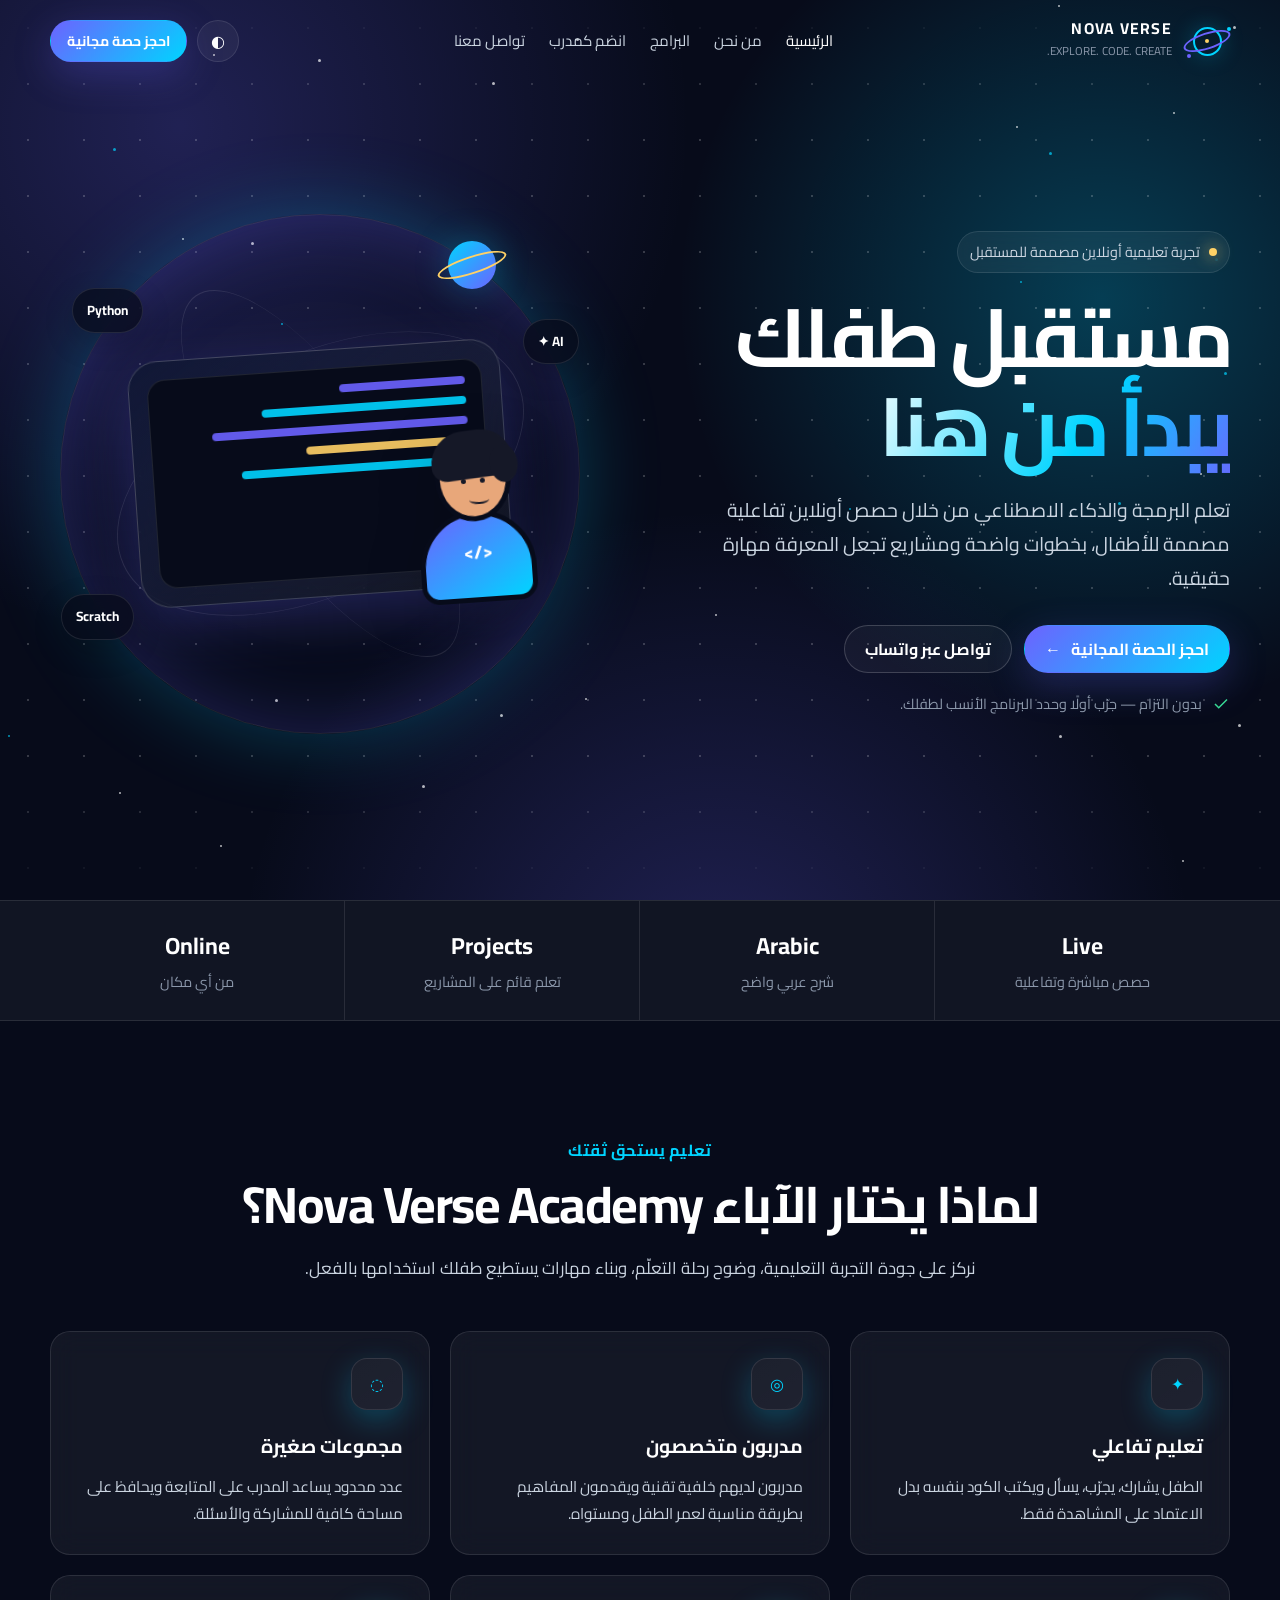
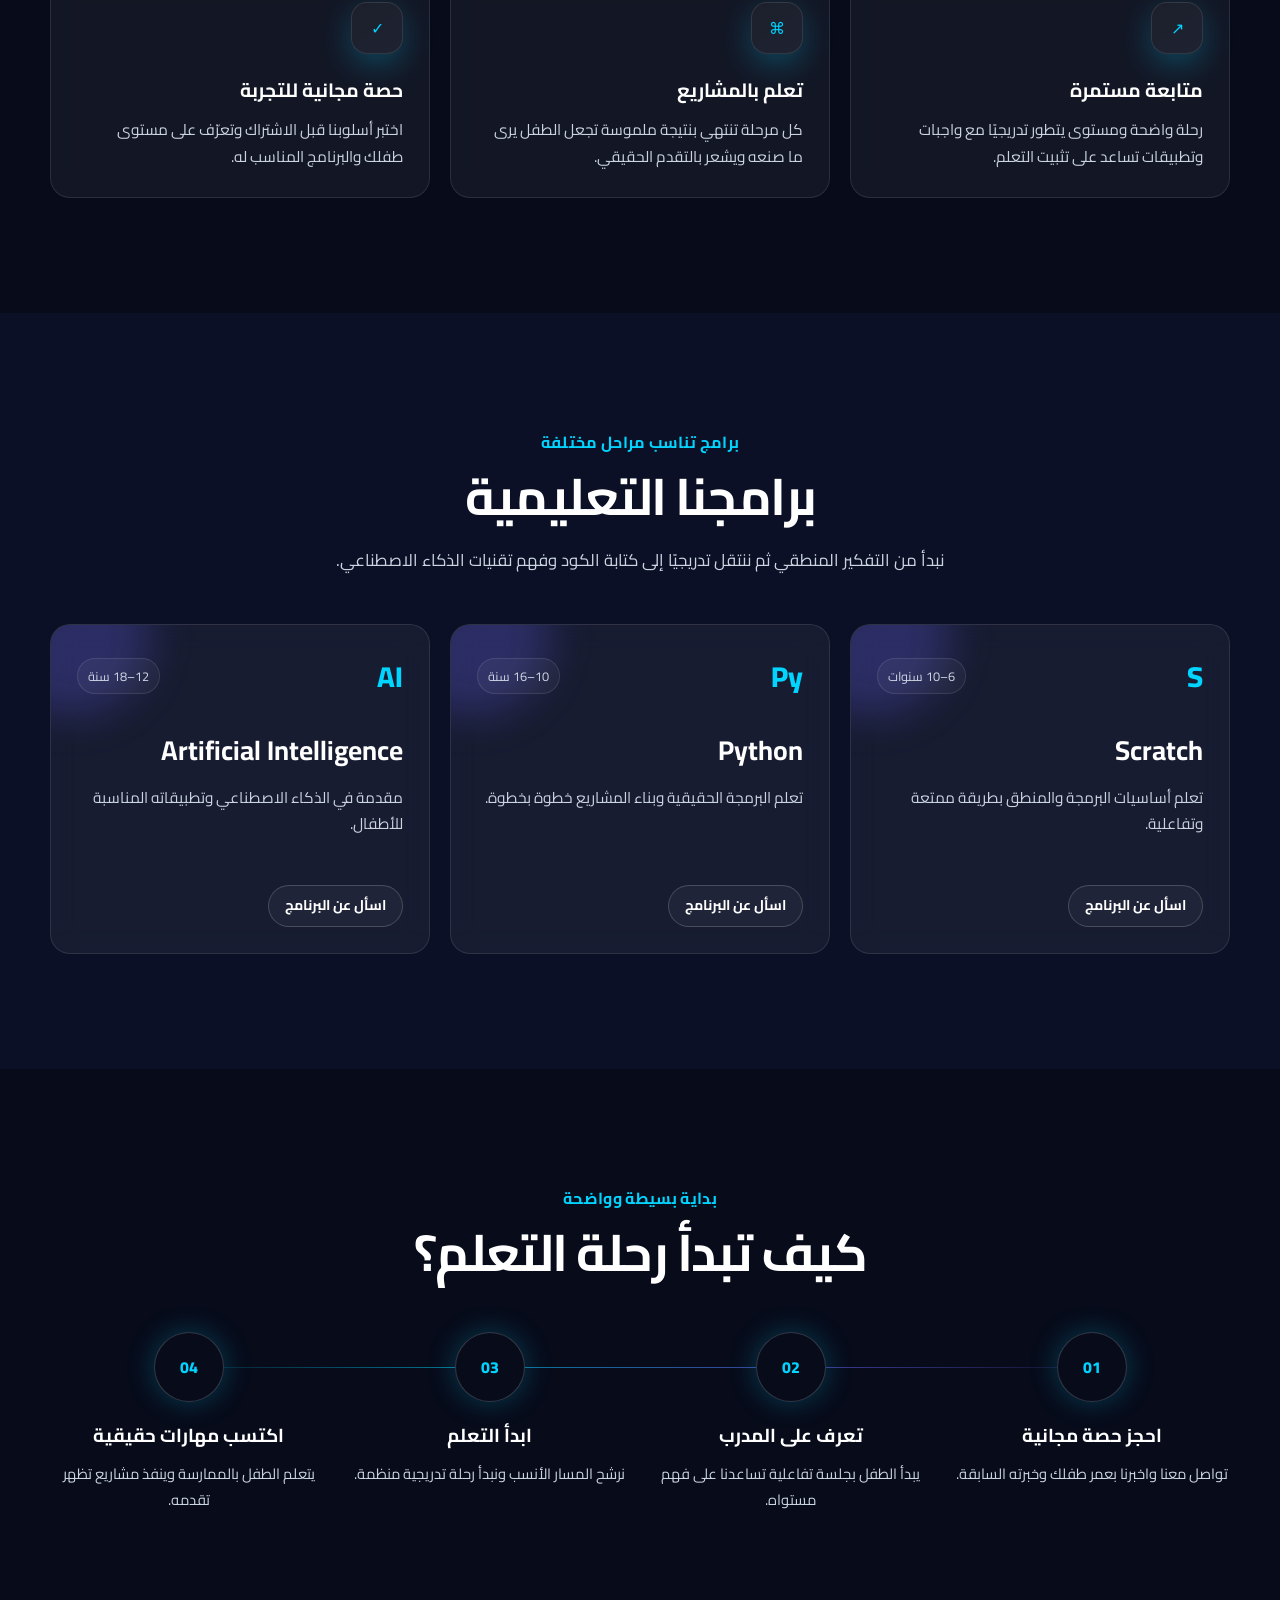
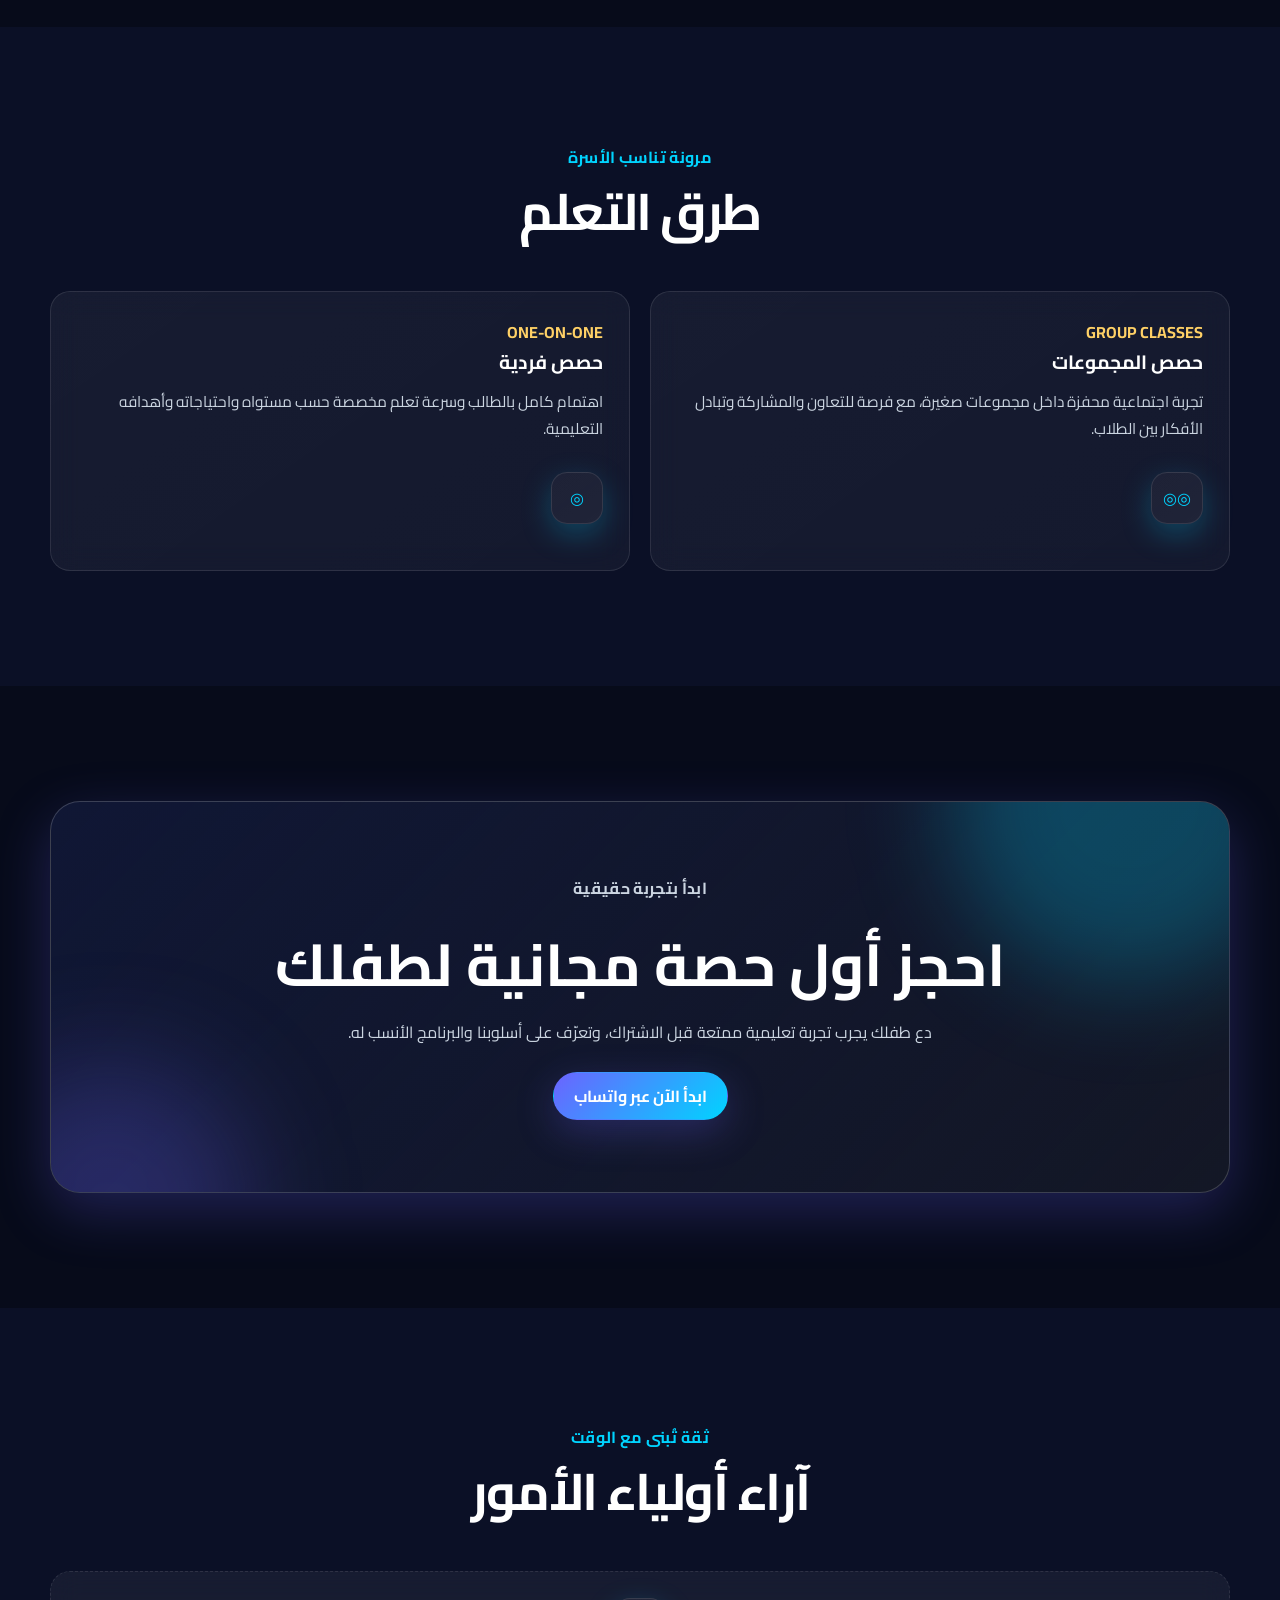
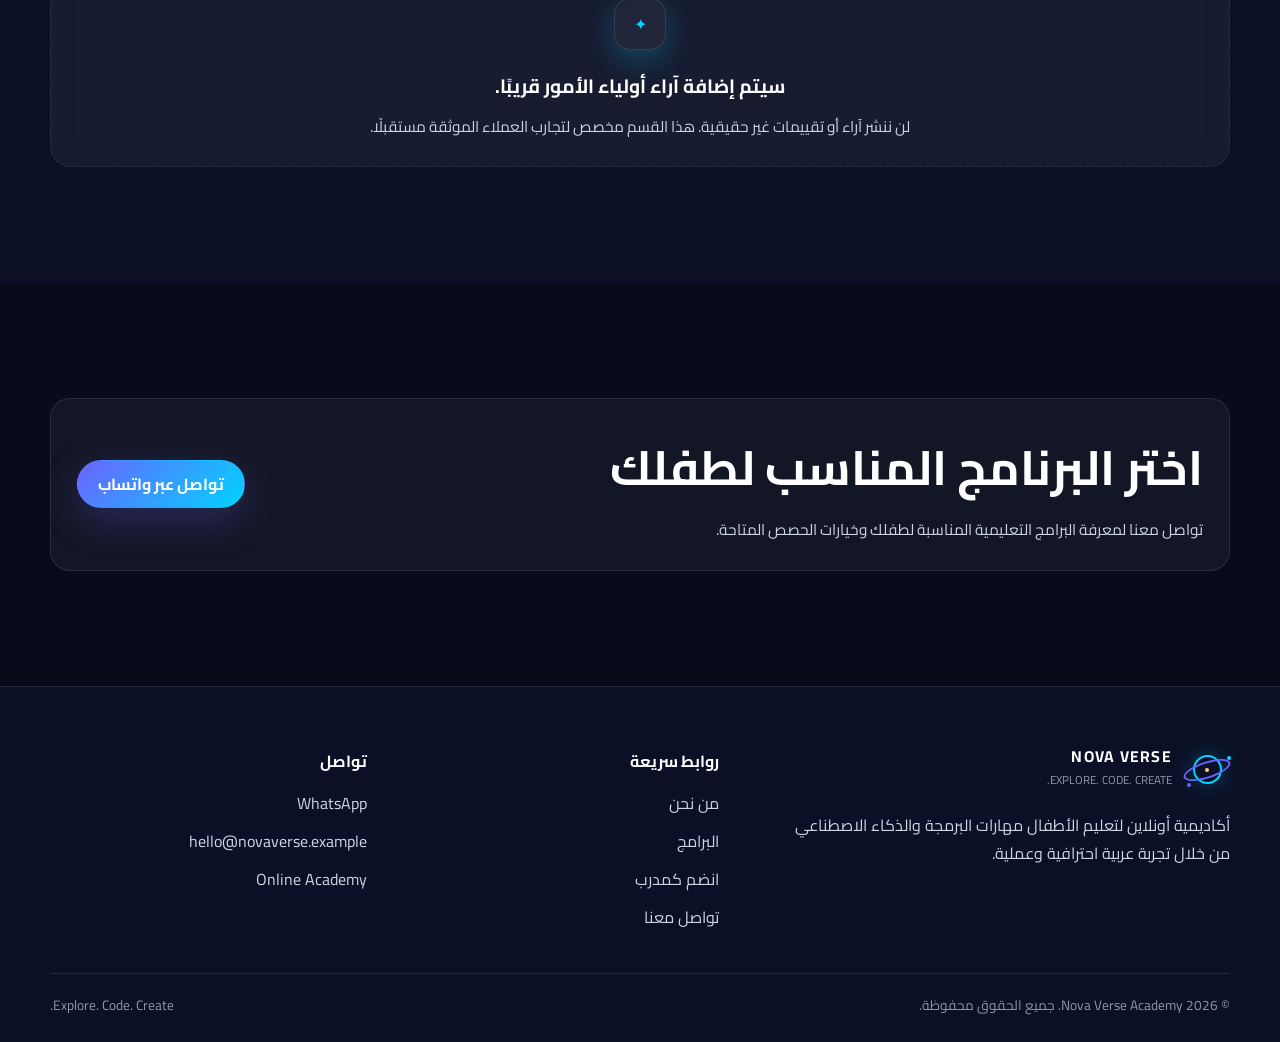
==== index.html @ 662664a5 "Initial Nova Verse Academy website" ====
<!doctype html>
<html lang="ar" dir="rtl">
<head>
  <meta charset="utf-8">
  <meta name="viewport" content="width=device-width, initial-scale=1">
  <title>Nova Verse Academy | تعلم البرمجة والذكاء الاصطناعي للأطفال</title>
  <meta name="description" content="Nova Verse Academy أكاديمية أونلاين لتعليم الأطفال البرمجة والذكاء الاصطناعي بالعربية من خلال حصص تفاعلية ومشاريع عملية.">
  <meta name="theme-color" content="#070B1A">
  <link rel="stylesheet" href="css/styles.css">
</head>
<body>
<a class="skip-link" href="#main">تخطَّ إلى المحتوى</a>
<header class="site-header">
  <div class="container nav">
    <a class="brand" href="index.html" aria-label="Nova Verse Academy - الرئيسية">
      <span class="brand-mark" aria-hidden="true"><span class="planet-o"></span><span class="brand-star"></span></span>
      <span class="brand-text"><strong>NOVA VERSE</strong><span>EXPLORE. CODE. CREATE.</span></span>
    </a>
    <nav class="nav-links" data-nav-links aria-label="التنقل الرئيسي">
      <a class="active" href="index.html">الرئيسية</a><a href="about.html">من نحن</a><a href="#courses">البرامج</a><a href="become-instructor.html">انضم كمدرب</a><a href="contact.html">تواصل معنا</a>
    </nav>
    <div class="nav-actions">
      <button class="theme-toggle" data-theme-toggle type="button" aria-label="تغيير الثيم">◐</button>
      <a class="btn btn-primary btn-small" data-whatsapp href="#trial">احجز حصة مجانية</a>
      <button class="menu-toggle" data-menu-toggle aria-expanded="false" aria-label="فتح القائمة">☰</button>
    </div>
  </div>
</header>

<main id="main">
  <section class="hero">
    <div class="stars" aria-hidden="true"></div>
    <div class="container hero-grid">
      <div class="hero-copy reveal">
        <div class="eyebrow"><span class="eyebrow-dot"></span> تجربة تعليمية أونلاين مصممة للمستقبل</div>
        <h1>مستقبل طفلك<br><span class="gradient-text">يبدأ من هنا</span></h1>
        <p>تعلم البرمجة والذكاء الاصطناعي من خلال حصص أونلاين تفاعلية مصممة للأطفال، بخطوات واضحة ومشاريع تجعل المعرفة مهارة حقيقية.</p>
        <div class="hero-actions">
          <a class="btn btn-primary" href="#trial">احجز الحصة المجانية <span aria-hidden="true">←</span></a>
          <a class="btn btn-secondary" data-whatsapp href="#trial">تواصل عبر واتساب</a>
        </div>
        <div class="hero-note"><svg viewBox="0 0 24 24" fill="none" stroke="currentColor" stroke-width="2"><path d="m20 6-11 11-5-5"/></svg> بدون التزام — جرّب أولًا وحدد البرنامج الأنسب لطفلك.</div>
      </div>
      <div class="hero-art reveal" aria-label="رسم تجريدي لطالب يتعلم البرمجة">
        <div class="orbit-shell">
          <div class="planet"></div>
          <div class="floating-chip chip-python">Python</div>
          <div class="floating-chip chip-scratch">Scratch</div>
          <div class="floating-chip chip-ai">AI ✦</div>
          <div class="laptop-card">
            <div class="screen" aria-hidden="true"><div class="code-line" style="width:42%"></div><div class="code-line"></div><div class="code-line"></div><div class="code-line"></div><div class="code-line"></div></div>
            <div class="learner" aria-hidden="true"><div class="learner-body"></div><div class="learner-head"><div class="learner-face"></div><div class="learner-smile"></div></div><div class="learner-hair"></div></div>
          </div>
        </div>
      </div>
    </div>
  </section>

  <div class="stats-strip">
    <div class="container stats">
      <div class="stat"><strong>Live</strong><span>حصص مباشرة وتفاعلية</span></div>
      <div class="stat"><strong>Arabic</strong><span>شرح عربي واضح</span></div>
      <div class="stat"><strong>Projects</strong><span>تعلم قائم على المشاريع</span></div>
      <div class="stat"><strong>Online</strong><span>من أي مكان</span></div>
    </div>
  </div>

  <section class="section" id="why-us">
    <div class="container">
      <div class="section-head reveal"><p class="section-kicker">تعليم يستحق ثقتك</p><h2 class="section-title">لماذا يختار الآباء Nova Verse Academy؟</h2><p class="section-copy">نركز على جودة التجربة التعليمية، وضوح رحلة التعلّم، وبناء مهارات يستطيع طفلك استخدامها بالفعل.</p></div>
      <div class="card-grid three">
        <article class="glass-card reveal"><div class="icon-box">✦</div><h3>تعليم تفاعلي</h3><p>الطفل يشارك، يجرّب، يسأل ويكتب الكود بنفسه بدل الاعتماد على المشاهدة فقط.</p></article>
        <article class="glass-card reveal"><div class="icon-box">◎</div><h3>مدربون متخصصون</h3><p>مدربون لديهم خلفية تقنية ويقدمون المفاهيم بطريقة مناسبة لعمر الطفل ومستواه.</p></article>
        <article class="glass-card reveal"><div class="icon-box">◌</div><h3>مجموعات صغيرة</h3><p>عدد محدود يساعد المدرب على المتابعة ويحافظ على مساحة كافية للمشاركة والأسئلة.</p></article>
        <article class="glass-card reveal"><div class="icon-box">↗</div><h3>متابعة مستمرة</h3><p>رحلة واضحة ومستوى يتطور تدريجيًا مع واجبات وتطبيقات تساعد على تثبيت التعلم.</p></article>
        <article class="glass-card reveal"><div class="icon-box">⌘</div><h3>تعلم بالمشاريع</h3><p>كل مرحلة تنتهي بنتيجة ملموسة تجعل الطفل يرى ما صنعه ويشعر بالتقدم الحقيقي.</p></article>
        <article class="glass-card reveal"><div class="icon-box">✓</div><h3>حصة مجانية للتجربة</h3><p>اختبر أسلوبنا قبل الاشتراك وتعرّف على مستوى طفلك والبرنامج المناسب له.</p></article>
      </div>
    </div>
  </section>

  <section class="section alt" id="courses">
    <div class="container">
      <div class="section-head reveal"><p class="section-kicker">برامج تناسب مراحل مختلفة</p><h2 class="section-title">برامجنا التعليمية</h2><p class="section-copy">نبدأ من التفكير المنطقي ثم ننتقل تدريجيًا إلى كتابة الكود وفهم تقنيات الذكاء الاصطناعي.</p></div>
      <div class="card-grid three">
        <article class="glass-card course-card reveal"><div class="course-meta"><span class="course-symbol">S</span><span class="age-badge">6–10 سنوات</span></div><h3>Scratch</h3><p>تعلم أساسيات البرمجة والمنطق بطريقة ممتعة وتفاعلية.</p><a class="btn btn-secondary btn-small" data-whatsapp href="#trial">اسأل عن البرنامج</a></article>
        <article class="glass-card course-card reveal"><div class="course-meta"><span class="course-symbol">Py</span><span class="age-badge">10–16 سنة</span></div><h3>Python</h3><p>تعلم البرمجة الحقيقية وبناء المشاريع خطوة بخطوة.</p><a class="btn btn-secondary btn-small" data-whatsapp href="#trial">اسأل عن البرنامج</a></article>
        <article class="glass-card course-card reveal"><div class="course-meta"><span class="course-symbol">AI</span><span class="age-badge">12–18 سنة</span></div><h3>Artificial Intelligence</h3><p>مقدمة في الذكاء الاصطناعي وتطبيقاته المناسبة للأطفال.</p><a class="btn btn-secondary btn-small" data-whatsapp href="#trial">اسأل عن البرنامج</a></article>
      </div>
    </div>
  </section>

  <section class="section">
    <div class="container">
      <div class="section-head reveal"><p class="section-kicker">بداية بسيطة وواضحة</p><h2 class="section-title">كيف تبدأ رحلة التعلم؟</h2></div>
      <div class="timeline">
        <div class="step reveal"><div class="step-num">01</div><h3>احجز حصة مجانية</h3><p>تواصل معنا واخبرنا بعمر طفلك وخبرته السابقة.</p></div>
        <div class="step reveal"><div class="step-num">02</div><h3>تعرف على المدرب</h3><p>يبدأ الطفل بجلسة تفاعلية تساعدنا على فهم مستواه.</p></div>
        <div class="step reveal"><div class="step-num">03</div><h3>ابدأ التعلم</h3><p>نرشح المسار الأنسب ونبدأ رحلة تدريجية منظمة.</p></div>
        <div class="step reveal"><div class="step-num">04</div><h3>اكتسب مهارات حقيقية</h3><p>يتعلم الطفل بالممارسة وينفذ مشاريع تظهر تقدمه.</p></div>
      </div>
    </div>
  </section>

  <section class="section alt">
    <div class="container">
      <div class="section-head reveal"><p class="section-kicker">مرونة تناسب الأسرة</p><h2 class="section-title">طرق التعلم</h2></div>
      <div class="card-grid two">
        <article class="glass-card mode-card reveal"><div><span class="mode-tag">GROUP CLASSES</span><h3>حصص المجموعات</h3><p>تجربة اجتماعية محفزة داخل مجموعات صغيرة، مع فرصة للتعاون والمشاركة وتبادل الأفكار بين الطلاب.</p></div><div class="icon-box">◎◎</div></article>
        <article class="glass-card mode-card reveal"><div><span class="mode-tag">ONE-ON-ONE</span><h3>حصص فردية</h3><p>اهتمام كامل بالطالب وسرعة تعلم مخصصة حسب مستواه واحتياجاته وأهدافه التعليمية.</p></div><div class="icon-box">◎</div></article>
      </div>
    </div>
  </section>

  <section class="section" id="trial">
    <div class="container"><div class="cta-panel reveal"><p class="section-kicker">ابدأ بتجربة حقيقية</p><h2>احجز أول حصة مجانية لطفلك</h2><p>دع طفلك يجرب تجربة تعليمية ممتعة قبل الاشتراك، وتعرّف على أسلوبنا والبرنامج الأنسب له.</p><a class="btn btn-primary" data-whatsapp href="#">ابدأ الآن عبر واتساب</a></div></div>
  </section>

  <section class="section alt">
    <div class="container">
      <div class="section-head reveal"><p class="section-kicker">ثقة تُبنى مع الوقت</p><h2 class="section-title">آراء أولياء الأمور</h2></div>
      <div class="glass-card placeholder-card reveal"><div class="icon-box">✦</div><h3>سيتم إضافة آراء أولياء الأمور قريبًا.</h3><p>لن ننشر آراء أو تقييمات غير حقيقية. هذا القسم مخصص لتجارب العملاء الموثقة مستقبلًا.</p></div>
    </div>
  </section>

  <section class="section">
    <div class="container"><div class="glass-card pricing-cta reveal"><div><h2>اختر البرنامج المناسب لطفلك</h2><p>تواصل معنا لمعرفة البرامج التعليمية المناسبة لطفلك وخيارات الحصص المتاحة.</p></div><a class="btn btn-primary" data-whatsapp href="#">تواصل عبر واتساب</a></div></div>
  </section>
</main>

<footer class="site-footer"><div class="container"><div class="footer-grid"><div><a class="brand" href="index.html"><span class="brand-mark"><span class="planet-o"></span><span class="brand-star"></span></span><span class="brand-text"><strong>NOVA VERSE</strong><span>EXPLORE. CODE. CREATE.</span></span></a><p class="footer-copy">أكاديمية أونلاين لتعليم الأطفال مهارات البرمجة والذكاء الاصطناعي من خلال تجربة عربية احترافية وعملية.</p></div><div><h3 class="footer-title">روابط سريعة</h3><div class="footer-links"><a href="about.html">من نحن</a><a href="#courses">البرامج</a><a href="become-instructor.html">انضم كمدرب</a><a href="contact.html">تواصل معنا</a></div></div><div><h3 class="footer-title">تواصل</h3><div class="footer-links"><a data-whatsapp href="#">WhatsApp</a><span>hello@novaverse.example</span><span>Online Academy</span></div></div></div><div class="footer-bottom"><span>© <span data-year></span> Nova Verse Academy. جميع الحقوق محفوظة.</span><span>Explore. Code. Create.</span></div></div></footer>
<script src="js/main.js" defer></script>
</body></html>
---- css/styles.css ----
@import url('https://fonts.googleapis.com/css2?family=Cairo:wght@400;500;600;700;800&display=swap');

:root {
  --bg-primary: #070B1A;
  --bg-secondary: #0B1026;
  --bg-elevated: #101735;
  --bg-card: rgba(255,255,255,0.05);
  --bg-card-hover: rgba(255,255,255,0.08);
  --text-primary: #FFFFFF;
  --text-secondary: #CBD5E1;
  --text-muted: #8B97AA;
  --primary: #6C63FF;
  --primary-strong: #574EFF;
  --secondary: #00D4FF;
  --accent: #FFD166;
  --success: #38D996;
  --border-color: rgba(255,255,255,0.1);
  --border-strong: rgba(255,255,255,0.18);
  --shadow-color: rgba(108,99,255,0.25);
  --glow-color: rgba(0,212,255,0.25);
  --overlay: rgba(7,11,26,0.74);
  --header-bg: rgba(7,11,26,0.72);
  --white-soft: rgba(255,255,255,0.86);
  --white-faint: rgba(255,255,255,0.04);
  --black-faint: rgba(0,0,0,0.18);
  --illustration-skin: #E8A77A;
  --illustration-hair: #151827;
  --illustration-shirt: #6C63FF;

  --font-family: 'Cairo', sans-serif;
  --container: 1180px;
  --radius-sm: 12px;
  --radius-md: 20px;
  --radius-lg: 30px;
  --radius-pill: 999px;
  --shadow-sm: 0 10px 30px var(--black-faint);
  --shadow-glow: 0 18px 55px var(--shadow-color);
  --transition: 220ms ease;
  --section-space: clamp(72px, 9vw, 120px);
}

[data-theme="premium"] {
  --bg-primary: #070B1A;
  --bg-secondary: #151A3A;
  --bg-elevated: #1C2350;
  --bg-card: rgba(255,255,255,0.05);
  --bg-card-hover: rgba(255,255,255,0.085);
  --text-primary: #FFFFFF;
  --text-secondary: #D1D5DB;
  --text-muted: #9CA3AF;
  --primary: #8B5CF6;
  --primary-strong: #7C3AED;
  --secondary: #38BDF8;
  --accent: #FBBF24;
  --success: #34D399;
  --border-color: rgba(255,255,255,0.1);
  --border-strong: rgba(255,255,255,0.18);
  --shadow-color: rgba(139,92,246,0.25);
  --glow-color: rgba(56,189,248,0.25);
  --overlay: rgba(7,11,26,0.74);
  --header-bg: rgba(7,11,26,0.72);
  --illustration-skin: #E8A77A;
  --illustration-hair: #151827;
  --illustration-shirt: #8B5CF6;
}

* { box-sizing: border-box; }
html { scroll-behavior: smooth; }
body {
  margin: 0;
  font-family: var(--font-family);
  color: var(--text-primary);
  background: var(--bg-primary);
  line-height: 1.75;
  overflow-x: hidden;
}
body.menu-open { overflow: hidden; }
a { color: inherit; text-decoration: none; }
button, input, textarea, select { font: inherit; }
button { cursor: pointer; }
img, svg { max-width: 100%; display: block; }
:focus-visible { outline: 3px solid var(--secondary); outline-offset: 4px; }

.container { width: min(calc(100% - 32px), var(--container)); margin-inline: auto; }
.section { padding-block: var(--section-space); position: relative; }
.section.alt { background: var(--bg-secondary); }
.section-kicker { color: var(--secondary); font-weight: 700; letter-spacing: .02em; margin: 0 0 8px; }
.section-title { font-size: clamp(2rem, 4vw, 3.45rem); line-height: 1.25; margin: 0; letter-spacing: -.03em; }
.section-copy { max-width: 720px; color: var(--text-secondary); margin: 18px auto 0; font-size: 1.05rem; }
.section-head { text-align: center; max-width: 820px; margin: 0 auto 48px; }

.skip-link { position: fixed; top: 12px; inset-inline-start: 12px; z-index: 200; transform: translateY(-160%); background: var(--text-primary); color: var(--bg-primary); padding: 8px 14px; border-radius: var(--radius-sm); }
.skip-link:focus { transform: none; }

.site-header { position: fixed; inset: 0 0 auto; z-index: 100; border-bottom: 1px solid transparent; transition: var(--transition); }
.site-header.scrolled { background: var(--header-bg); backdrop-filter: blur(18px); border-color: var(--border-color); }
.nav { min-height: 82px; display: flex; align-items: center; justify-content: space-between; gap: 24px; }
.brand { display: inline-flex; align-items: center; gap: 12px; min-width: max-content; }
.brand-mark { width: 46px; height: 46px; position: relative; display: grid; place-items: center; }
.planet-o { width: 29px; height: 29px; border: 2px solid var(--secondary); border-radius: 50%; box-shadow: 0 0 22px var(--glow-color); position: relative; }
.planet-o::after { content: ''; position: absolute; width: 45px; height: 13px; border: 2px solid var(--primary); border-radius: 50%; inset: 50% auto auto 50%; transform: translate(-50%,-50%) rotate(-18deg); }
.brand-star { position: absolute; width: 4px; height: 4px; border-radius: 50%; background: var(--accent); box-shadow: 22px -12px 0 var(--secondary), -18px 15px 0 var(--primary); }
.brand-text strong { display: block; font-size: .98rem; letter-spacing: .08em; line-height: 1; }
.brand-text span { display: block; color: var(--text-muted); font-size: .72rem; margin-top: 5px; }
.nav-links { display: flex; align-items: center; gap: 24px; color: var(--text-secondary); font-size: .94rem; }
.nav-links a { transition: color var(--transition); }
.nav-links a:hover, .nav-links a.active { color: var(--text-primary); }
.nav-actions { display: flex; align-items: center; gap: 10px; }
.theme-toggle, .menu-toggle { width: 42px; height: 42px; display: grid; place-items: center; border: 1px solid var(--border-color); border-radius: 50%; background: var(--bg-card); color: var(--text-primary); }
.menu-toggle { display: none; }

.btn { display: inline-flex; align-items: center; justify-content: center; gap: 10px; min-height: 48px; padding: 0 20px; border-radius: var(--radius-pill); border: 1px solid transparent; font-weight: 700; transition: transform var(--transition), box-shadow var(--transition), background var(--transition), border-color var(--transition); }
.btn:hover { transform: translateY(-2px); }
.btn-primary { background: linear-gradient(135deg, var(--primary), var(--secondary)); color: var(--text-primary); box-shadow: 0 12px 38px var(--shadow-color); }
.btn-primary:hover { box-shadow: 0 18px 48px var(--shadow-color); }
.btn-secondary { border-color: var(--border-strong); background: var(--white-faint); color: var(--text-primary); }
.btn-small { min-height: 42px; padding-inline: 16px; font-size: .88rem; }

.hero { min-height: 100svh; display: grid; align-items: center; position: relative; isolation: isolate; overflow: hidden; padding: 118px 0 70px; }
.hero::before { content: ''; position: absolute; inset: -10%; z-index: -4; background: radial-gradient(circle at 20% 20%, var(--shadow-color), transparent 34%), radial-gradient(circle at 80% 36%, var(--glow-color), transparent 30%), radial-gradient(circle at 55% 100%, var(--shadow-color), transparent 35%); }
.hero::after { content: ''; position: absolute; inset: 0; z-index: -3; background-image: radial-gradient(circle, var(--white-soft) 0 1px, transparent 1px); background-size: 56px 56px; opacity: .22; mask-image: linear-gradient(to bottom, transparent, #000 12%, #000 86%, transparent); }
.stars { position: absolute; inset: 0; z-index: -2; pointer-events: none; }
.star { position: absolute; width: 3px; height: 3px; border-radius: 50%; background: var(--text-primary); opacity: .7; animation: twinkle 3s ease-in-out infinite; }
.star:nth-child(2n) { width: 2px; height: 2px; animation-delay: -1.5s; }
.star:nth-child(3n) { background: var(--secondary); animation-delay: -2.2s; }
.shooting-star { position: absolute; width: 120px; height: 1px; background: linear-gradient(90deg, transparent, var(--secondary)); transform: rotate(-28deg); animation: shoot 8s linear infinite; opacity: 0; }
.hero-grid { display: grid; grid-template-columns: 1.02fr .98fr; align-items: center; gap: clamp(36px, 6vw, 80px); }
.hero-copy { position: relative; z-index: 2; }
.eyebrow { display: inline-flex; align-items: center; gap: 9px; border: 1px solid var(--border-color); background: var(--bg-card); backdrop-filter: blur(10px); border-radius: var(--radius-pill); padding: 7px 12px; color: var(--text-secondary); font-size: .9rem; margin-bottom: 20px; }
.eyebrow-dot { width: 8px; height: 8px; border-radius: 50%; background: var(--accent); box-shadow: 0 0 16px var(--accent); }
.hero h1 { font-size: clamp(3rem, 6.4vw, 5.8rem); line-height: 1.09; letter-spacing: -.055em; margin: 0 0 22px; }
.gradient-text { background: linear-gradient(120deg, var(--text-primary), var(--secondary) 58%, var(--primary)); -webkit-background-clip: text; background-clip: text; color: transparent; }
.hero p { color: var(--text-secondary); font-size: clamp(1rem, 2vw, 1.22rem); max-width: 650px; margin: 0 0 30px; }
.hero-actions { display: flex; flex-wrap: wrap; gap: 12px; }
.hero-note { display: flex; align-items: center; gap: 10px; color: var(--text-muted); font-size: .9rem; margin-top: 18px; }
.hero-note svg { width: 18px; color: var(--success); }
.hero-art { position: relative; min-height: 520px; display: grid; place-items: center; }
.orbit-shell { width: min(520px, 100%); aspect-ratio: 1; border: 1px solid var(--border-color); border-radius: 50%; position: relative; display: grid; place-items: center; box-shadow: inset 0 0 80px var(--shadow-color), 0 0 80px var(--glow-color); animation: float 6s ease-in-out infinite; }
.orbit-shell::before, .orbit-shell::after { content: ''; position: absolute; inset: 8%; border: 1px solid var(--border-color); border-radius: 50%; transform: rotate(55deg) scaleY(.35); }
.orbit-shell::after { transform: rotate(-25deg) scaleY(.55); }
.laptop-card { width: 72%; border-radius: var(--radius-lg); border: 1px solid var(--border-strong); background: linear-gradient(145deg, var(--bg-elevated), var(--bg-card)); backdrop-filter: blur(18px); padding: 18px; box-shadow: var(--shadow-glow); transform: rotate(-4deg); position: relative; z-index: 3; }
.screen { aspect-ratio: 16/10; border-radius: 18px; background: var(--bg-primary); border: 1px solid var(--border-color); padding: 16px; overflow: hidden; }
.code-line { height: 8px; border-radius: var(--radius-pill); background: var(--primary); opacity: .9; margin-bottom: 12px; }
.code-line:nth-child(2) { width: 68%; background: var(--secondary); }
.code-line:nth-child(3) { width: 85%; }
.code-line:nth-child(4) { width: 54%; background: var(--accent); }
.code-line:nth-child(5) { width: 76%; background: var(--secondary); }
.avatar { width: 92px; height: 92px; border-radius: 50%; background: linear-gradient(140deg, var(--accent), var(--primary)); position: absolute; right: -25px; bottom: -34px; border: 6px solid var(--bg-primary); box-shadow: 0 14px 36px var(--black-faint); display: grid; place-items: center; color: var(--bg-primary); font-size: 2rem; font-weight: 800; }

.learner { position: absolute; right: -12%; bottom: -8%; width: 150px; height: 170px; z-index: 5; filter: drop-shadow(0 18px 28px var(--black-faint)); }
.learner-head { position: absolute; width: 76px; height: 86px; border-radius: 46% 46% 50% 50%; background: var(--illustration-skin); top: 0; left: 34px; border: 5px solid var(--bg-primary); }
.learner-hair { position: absolute; width: 82px; height: 48px; border-radius: 48px 48px 22px 22px; background: var(--illustration-hair); top: -5px; left: 31px; transform: rotate(-4deg); }
.learner-hair::after { content: ''; position: absolute; width: 28px; height: 38px; border-radius: 50%; background: var(--illustration-hair); right: -4px; top: 18px; }
.learner-face::before, .learner-face::after { content: ''; position: absolute; width: 5px; height: 5px; border-radius: 50%; background: var(--illustration-hair); top: 38px; }
.learner-face::before { left: 21px; } .learner-face::after { right: 21px; }
.learner-smile { position: absolute; width: 20px; height: 9px; border-bottom: 2px solid var(--illustration-hair); border-radius: 50%; top: 55px; left: 28px; }
.learner-body { position: absolute; width: 116px; height: 92px; border-radius: 58px 58px 18px 18px; background: linear-gradient(145deg, var(--illustration-shirt), var(--secondary)); left: 14px; top: 75px; border: 5px solid var(--bg-primary); }
.learner-body::before { content: '</>'; position: absolute; inset: 22px 0 auto; text-align: center; color: var(--text-primary); font-weight: 800; font-size: 1.1rem; }

.floating-chip { position: absolute; padding: 10px 14px; border: 1px solid var(--border-color); background: var(--header-bg); backdrop-filter: blur(14px); border-radius: var(--radius-pill); color: var(--text-primary); font-size: .84rem; font-weight: 700; box-shadow: var(--shadow-sm); z-index: 4; }
.chip-python { top: 14%; left: 2%; }
.chip-scratch { bottom: 18%; left: 0; }
.chip-ai { top: 20%; right: 0; }
.planet { position: absolute; width: 48px; aspect-ratio: 1; border-radius: 50%; background: linear-gradient(135deg, var(--secondary), var(--primary)); box-shadow: 0 0 35px var(--glow-color); top: 5%; right: 16%; }
.planet::after { content: ''; position: absolute; inset: 15px -12px; border: 2px solid var(--accent); border-radius: 50%; transform: rotate(-18deg); }

.stats-strip { border-block: 1px solid var(--border-color); background: var(--white-faint); }
.stats { display: grid; grid-template-columns: repeat(4, 1fr); }
.stat { padding: 25px; text-align: center; border-inline-start: 1px solid var(--border-color); }
.stat:first-child { border-inline-start: 0; }
.stat strong { display: block; font-size: 1.45rem; color: var(--text-primary); }
.stat span { color: var(--text-muted); font-size: .9rem; }

.card-grid { display: grid; gap: 20px; }
.card-grid.three { grid-template-columns: repeat(3, 1fr); }
.card-grid.two { grid-template-columns: repeat(2, 1fr); }
.glass-card { border: 1px solid var(--border-color); background: var(--bg-card); border-radius: var(--radius-md); padding: 26px; backdrop-filter: blur(14px); transition: transform var(--transition), border-color var(--transition), background var(--transition), box-shadow var(--transition); }
.glass-card:hover { transform: translateY(-6px); border-color: var(--border-strong); background: var(--bg-card-hover); box-shadow: var(--shadow-glow); }
.icon-box { width: 52px; height: 52px; display: grid; place-items: center; border-radius: 16px; background: linear-gradient(145deg, var(--white-faint), var(--bg-card)); border: 1px solid var(--border-color); color: var(--secondary); margin-bottom: 20px; box-shadow: 0 10px 30px var(--glow-color); }
.icon-box svg { width: 25px; height: 25px; }
.glass-card h3 { margin: 0 0 10px; font-size: 1.2rem; }
.glass-card p { color: var(--text-secondary); margin: 0; font-size: .96rem; }

.course-card { position: relative; overflow: hidden; min-height: 330px; display: flex; flex-direction: column; }
.course-card::before { content: ''; position: absolute; width: 160px; height: 160px; border-radius: 50%; background: var(--shadow-color); filter: blur(20px); top: -70px; left: -60px; }
.course-card > * { position: relative; z-index: 1; }
.course-meta { display: flex; align-items: center; justify-content: space-between; gap: 10px; margin-bottom: 26px; }
.age-badge { border: 1px solid var(--border-color); color: var(--text-secondary); background: var(--white-faint); padding: 6px 10px; border-radius: var(--radius-pill); font-size: .8rem; }
.course-symbol { font-size: 1.8rem; font-weight: 800; color: var(--secondary); }
.course-card h3 { font-size: 1.7rem; margin-bottom: 10px; }
.course-card .btn { margin-top: auto; align-self: flex-start; }

.timeline { display: grid; grid-template-columns: repeat(4,1fr); gap: 24px; position: relative; }
.timeline::before { content: ''; position: absolute; top: 35px; left: 8%; right: 8%; height: 1px; background: linear-gradient(90deg, transparent, var(--secondary), var(--primary), transparent); opacity: .55; }
.step { text-align: center; position: relative; z-index: 1; }
.step-num { width: 70px; height: 70px; margin: 0 auto 18px; border-radius: 50%; background: var(--bg-primary); border: 1px solid var(--border-strong); display: grid; place-items: center; font-weight: 800; color: var(--secondary); box-shadow: 0 0 28px var(--glow-color); }
.step h3 { margin: 0 0 8px; }
.step p { margin: 0; color: var(--text-secondary); font-size: .92rem; }

.mode-card { min-height: 280px; display: flex; flex-direction: column; justify-content: space-between; background: linear-gradient(145deg, var(--bg-card), var(--white-faint)); }
.mode-card .mode-tag { color: var(--accent); font-weight: 700; }

.cta-panel { position: relative; overflow: hidden; border: 1px solid var(--border-strong); border-radius: var(--radius-lg); background: linear-gradient(135deg, var(--bg-elevated), var(--bg-card)); padding: clamp(34px, 6vw, 72px); text-align: center; box-shadow: var(--shadow-glow); }
.cta-panel::before { content: ''; position: absolute; width: 360px; height: 360px; border-radius: 50%; background: var(--glow-color); filter: blur(50px); top: -180px; right: -80px; }
.cta-panel::after { content: ''; position: absolute; width: 280px; height: 280px; border-radius: 50%; background: var(--shadow-color); filter: blur(55px); bottom: -150px; left: -80px; }
.cta-panel > * { position: relative; z-index: 1; }
.cta-panel h2 { font-size: clamp(2rem, 4.6vw, 4rem); line-height: 1.25; margin: 0 auto 16px; max-width: 800px; }
.cta-panel p { color: var(--text-secondary); max-width: 640px; margin: 0 auto 26px; }

.placeholder-card { text-align: center; border-style: dashed; }
.placeholder-card .icon-box { margin-inline: auto; }
.pricing-cta { display: flex; justify-content: space-between; align-items: center; gap: 28px; text-align: start; }
.pricing-cta h2 { margin: 0 0 8px; font-size: clamp(1.8rem,4vw,3rem); }
.pricing-cta p { color: var(--text-secondary); margin: 0; }

.page-hero { min-height: 62svh; padding: 150px 0 80px; display: grid; place-items: center; text-align: center; position: relative; overflow: hidden; }
.page-hero::before { content: ''; position: absolute; inset: 0; background: radial-gradient(circle at 50% 25%, var(--shadow-color), transparent 38%), radial-gradient(circle at 20% 80%, var(--glow-color), transparent 25%); }
.page-hero .container { position: relative; }
.page-hero h1 { font-size: clamp(2.8rem, 6vw, 5.2rem); line-height: 1.12; margin: 0 0 18px; }
.page-hero p { color: var(--text-secondary); max-width: 760px; margin: auto; font-size: 1.08rem; }

.content-split { display: grid; grid-template-columns: 1fr 1fr; gap: 60px; align-items: center; }
.visual-orbit { aspect-ratio: 1; border-radius: 50%; border: 1px solid var(--border-color); display: grid; place-items: center; position: relative; background: radial-gradient(circle, var(--shadow-color), transparent 64%); }
.visual-orbit::before, .visual-orbit::after { content: ''; position: absolute; border: 1px solid var(--border-color); border-radius: 50%; inset: 15%; transform: rotate(40deg) scaleY(.45); }
.visual-orbit::after { inset: 25%; transform: rotate(-35deg) scaleY(.7); }
.visual-core { width: 34%; aspect-ratio: 1; border-radius: 50%; background: linear-gradient(135deg,var(--primary),var(--secondary)); box-shadow: 0 0 80px var(--glow-color); }
.copy-block h2 { font-size: clamp(2rem,4vw,3.4rem); line-height: 1.25; margin: 0 0 16px; }
.copy-block p { color: var(--text-secondary); margin: 0 0 16px; }

.form-shell { max-width: 800px; margin: auto; border: 1px solid var(--border-color); border-radius: var(--radius-lg); background: var(--bg-card); padding: clamp(24px,5vw,48px); backdrop-filter: blur(14px); }
.form-grid { display: grid; grid-template-columns: 1fr 1fr; gap: 18px; }
.field { display: grid; gap: 8px; }
.field.full { grid-column: 1/-1; }
label { color: var(--text-secondary); font-weight: 600; }
input, select, textarea, .upload-placeholder { width: 100%; border: 1px solid var(--border-color); background: var(--white-faint); color: var(--text-primary); border-radius: var(--radius-sm); padding: 14px 15px; transition: border-color var(--transition), box-shadow var(--transition); }
input::placeholder, textarea::placeholder { color: var(--text-muted); }
input:focus, select:focus, textarea:focus { border-color: var(--secondary); box-shadow: 0 0 0 4px var(--glow-color); outline: none; }
select option { background: var(--bg-secondary); color: var(--text-primary); }
.upload-placeholder { border-style: dashed; color: var(--text-muted); text-align: center; min-height: 90px; display: grid; place-items: center; }
.form-note { color: var(--text-muted); font-size: .86rem; margin-top: 12px; }
.form-success { display: none; margin-top: 16px; color: var(--success); font-weight: 700; }
.form-success.show { display: block; }

.contact-grid { display: grid; grid-template-columns: repeat(3,1fr); gap: 18px; }
.contact-card { min-height: 220px; }
.contact-card a { color: var(--secondary); font-weight: 700; }
.socials { display: flex; flex-wrap: wrap; gap: 12px; justify-content: center; margin-top: 24px; }
.social-pill { padding: 9px 14px; border-radius: var(--radius-pill); border: 1px solid var(--border-color); color: var(--text-secondary); background: var(--white-faint); }

.site-footer { border-top: 1px solid var(--border-color); padding: 60px 0 24px; background: var(--bg-secondary); }
.footer-grid { display: grid; grid-template-columns: 1.5fr 1fr 1fr; gap: 36px; }
.footer-copy { color: var(--text-secondary); max-width: 440px; margin-top: 18px; }
.footer-title { margin: 0 0 14px; font-size: 1rem; }
.footer-links { display: grid; gap: 10px; color: var(--text-secondary); }
.footer-links a:hover { color: var(--text-primary); }
.footer-bottom { margin-top: 42px; padding-top: 20px; border-top: 1px solid var(--border-color); display: flex; justify-content: space-between; gap: 20px; color: var(--text-muted); font-size: .85rem; }

.reveal { opacity: 0; transform: translateY(24px); transition: opacity 650ms ease, transform 650ms ease; }
.reveal.visible { opacity: 1; transform: none; }
@keyframes twinkle { 0%,100% { opacity:.22; transform:scale(.8)} 50% { opacity:1; transform:scale(1.35)} }
@keyframes shoot { 0%,70% { opacity:0; transform:translate(-30vw,-10vh) rotate(-28deg)} 75%{opacity:1} 92%,100% {opacity:0;transform:translate(80vw,45vh) rotate(-28deg)} }
@keyframes float { 0%,100%{transform:translateY(0)} 50%{transform:translateY(-14px)} }

@media (prefers-reduced-motion: reduce) {
  *,*::before,*::after { scroll-behavior: auto !important; animation-duration: .01ms !important; animation-iteration-count: 1 !important; transition-duration: .01ms !important; }
  .reveal { opacity:1; transform:none; }
}

@media (max-width: 980px) {
  .nav-links { position: fixed; inset: 82px 16px auto; display: grid; gap: 0; padding: 12px; background: var(--bg-secondary); border: 1px solid var(--border-color); border-radius: var(--radius-md); box-shadow: var(--shadow-sm); transform: translateY(-20px); opacity: 0; pointer-events: none; transition: var(--transition); }
  .nav-links.open { transform: none; opacity: 1; pointer-events: auto; }
  .nav-links a { padding: 13px 10px; }
  .menu-toggle { display: grid; }
  .nav-actions > .btn { display: none; }
  .hero-grid, .content-split { grid-template-columns: 1fr; }
  .hero-copy { text-align: center; }
  .hero p { margin-inline: auto; }
  .hero-actions, .hero-note { justify-content: center; }
  .hero-art { min-height: 470px; }
  .card-grid.three, .contact-grid { grid-template-columns: repeat(2,1fr); }
  .timeline { grid-template-columns: repeat(2,1fr); }
  .timeline::before { display:none; }
  .stats { grid-template-columns: repeat(2,1fr); }
  .stat:nth-child(3) { border-inline-start:0; border-top:1px solid var(--border-color); }
  .stat:nth-child(4) { border-top:1px solid var(--border-color); }
  .footer-grid { grid-template-columns: 1fr 1fr; }
  .footer-grid > :first-child { grid-column:1/-1; }
}

@media (max-width: 640px) {
  .container { width: min(calc(100% - 22px), var(--container)); }
  .nav { min-height: 72px; }
  .nav-links { inset-block-start: 72px; }
  .brand-text strong { font-size:.86rem; }
  .brand-text span { font-size:.66rem; }
  .hero { padding-top: 105px; }
  .hero h1 { font-size: clamp(2.6rem, 13vw, 4rem); }
  .hero-actions { flex-direction: column; }
  .hero-actions .btn { width:100%; }
  .hero-art { min-height: 360px; }
  .orbit-shell { width: 330px; }
  .floating-chip { font-size:.7rem; padding:8px 10px; }
  .avatar { width:72px; height:72px; font-size:1.5rem; right:-15px; bottom:-24px; }
  .stats, .card-grid.three, .card-grid.two, .timeline, .contact-grid, .form-grid, .footer-grid { grid-template-columns: 1fr; }
  .stat { border-inline-start:0; border-top:1px solid var(--border-color); }
  .stat:first-child { border-top:0; }
  .footer-grid > :first-child { grid-column:auto; }
  .pricing-cta { align-items:flex-start; flex-direction:column; }
  .page-hero { min-height: 52svh; padding-top: 120px; }
  .footer-bottom { flex-direction: column; }
  .field.full { grid-column:auto; }
}
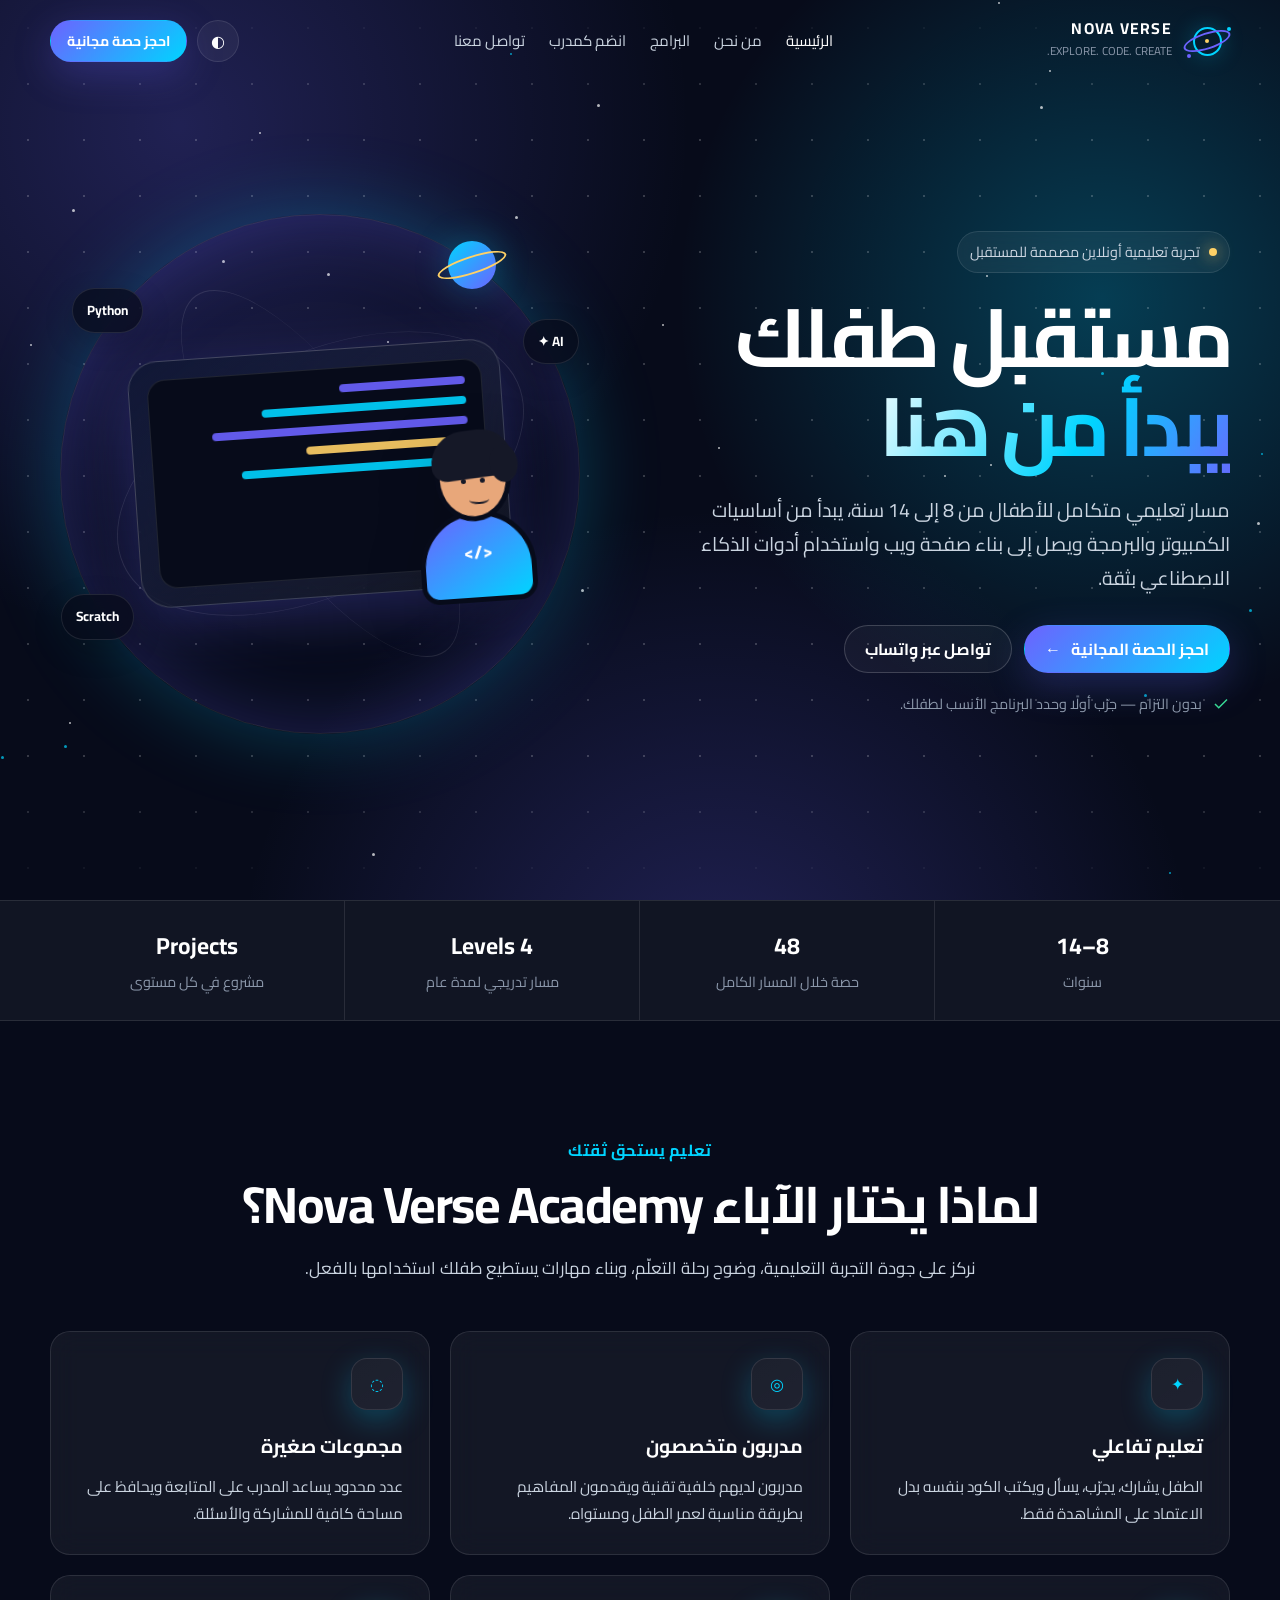
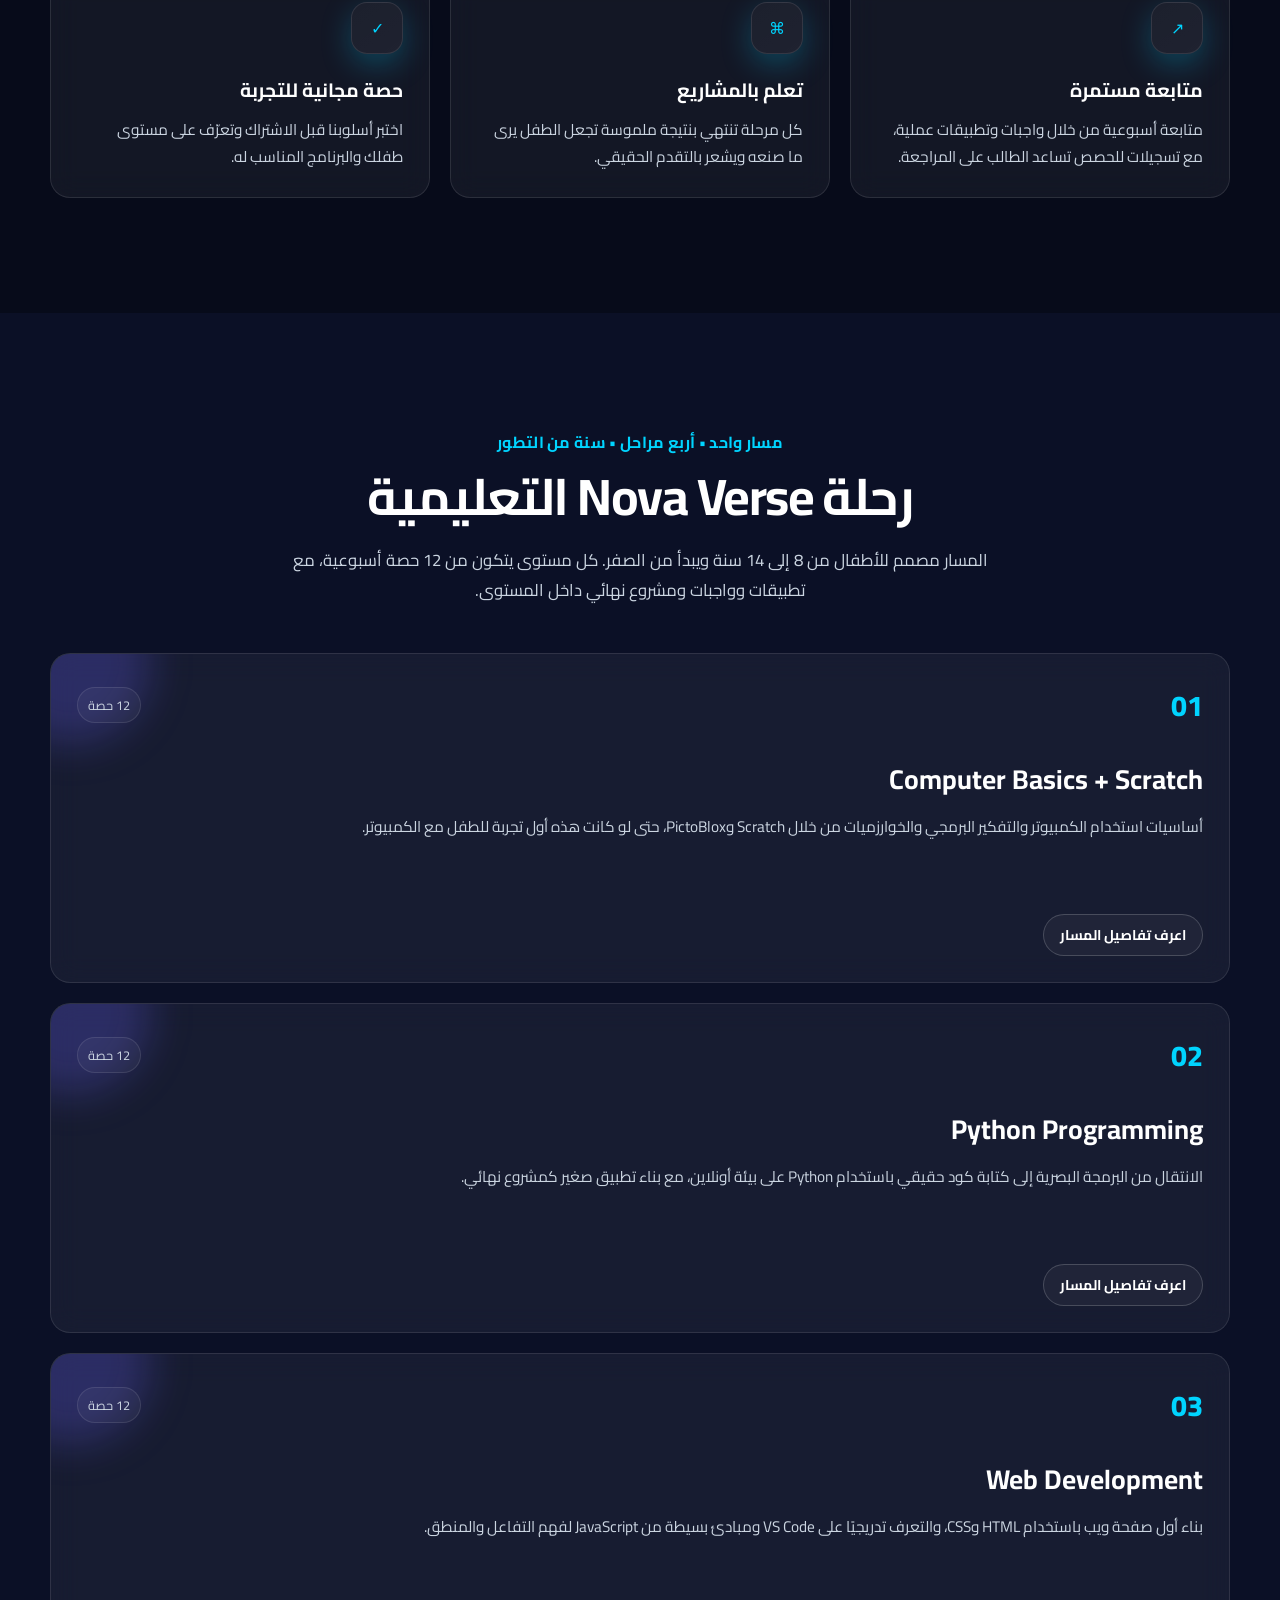
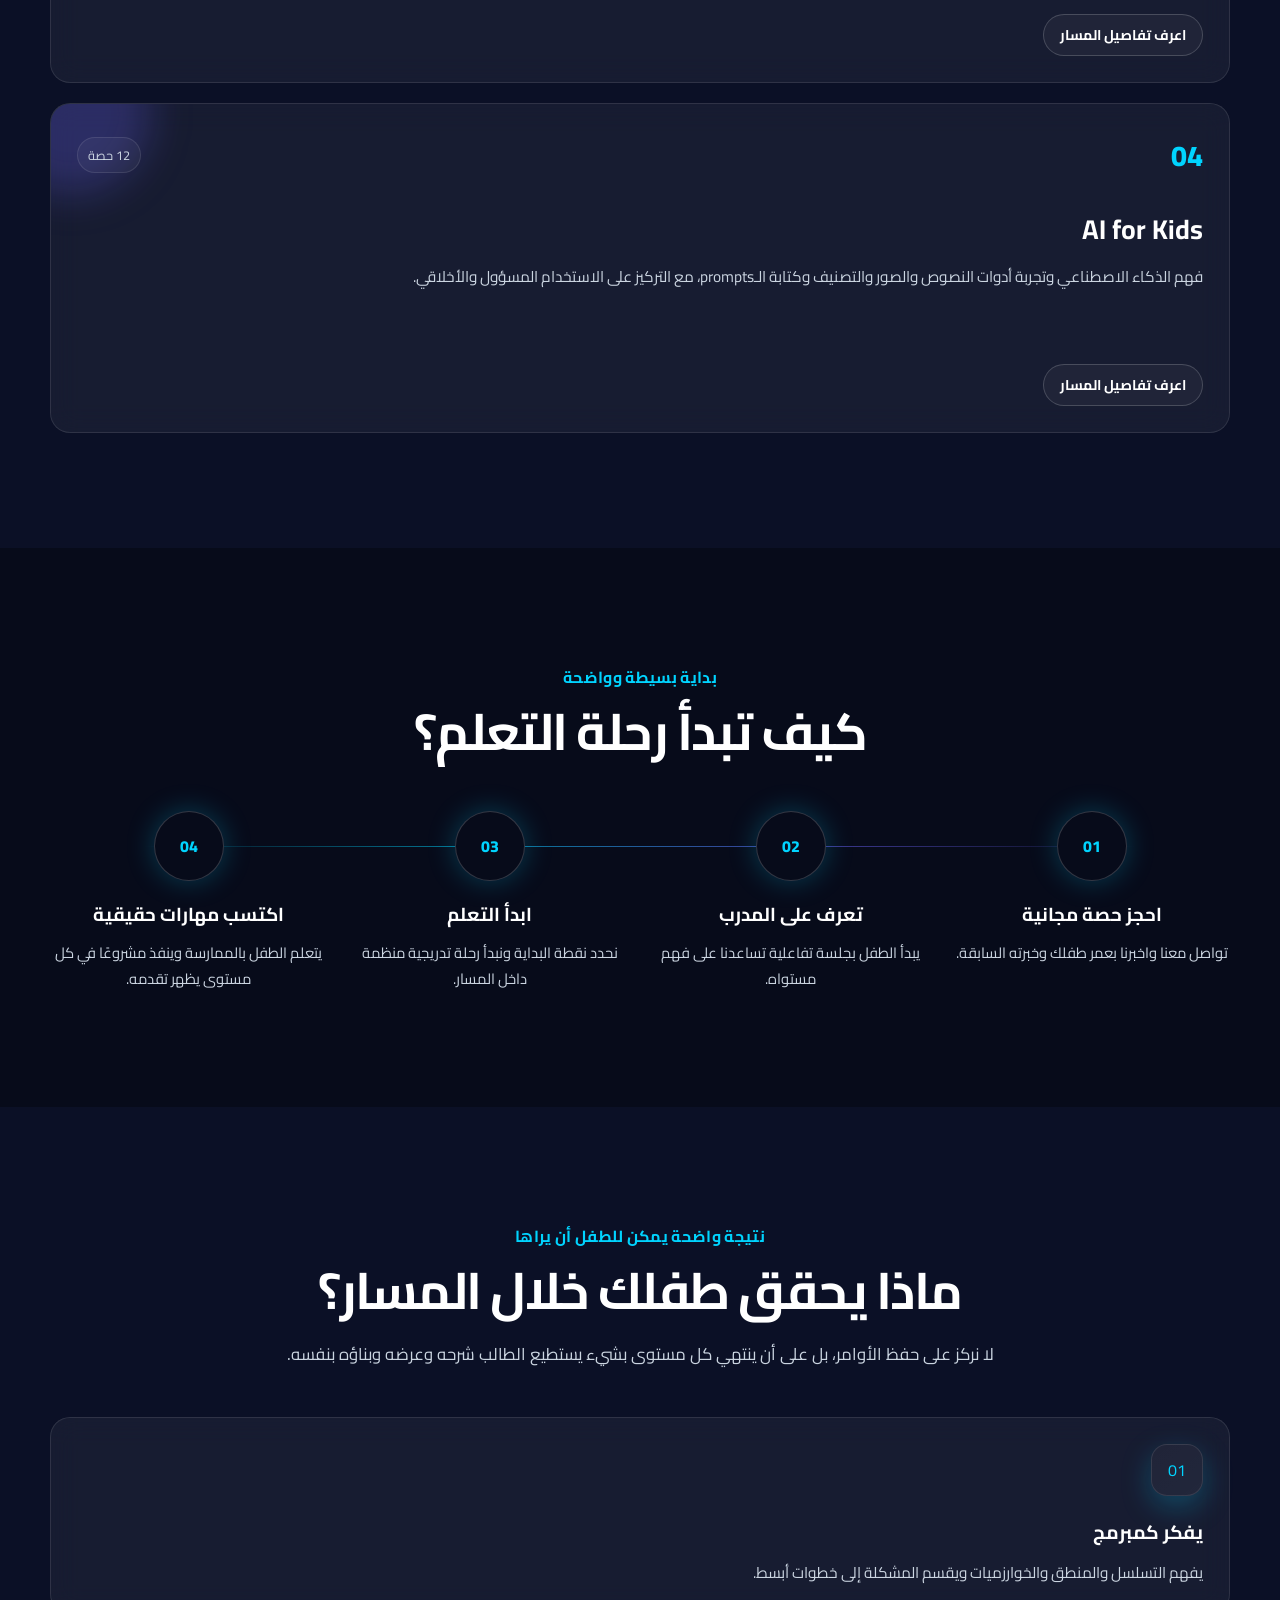
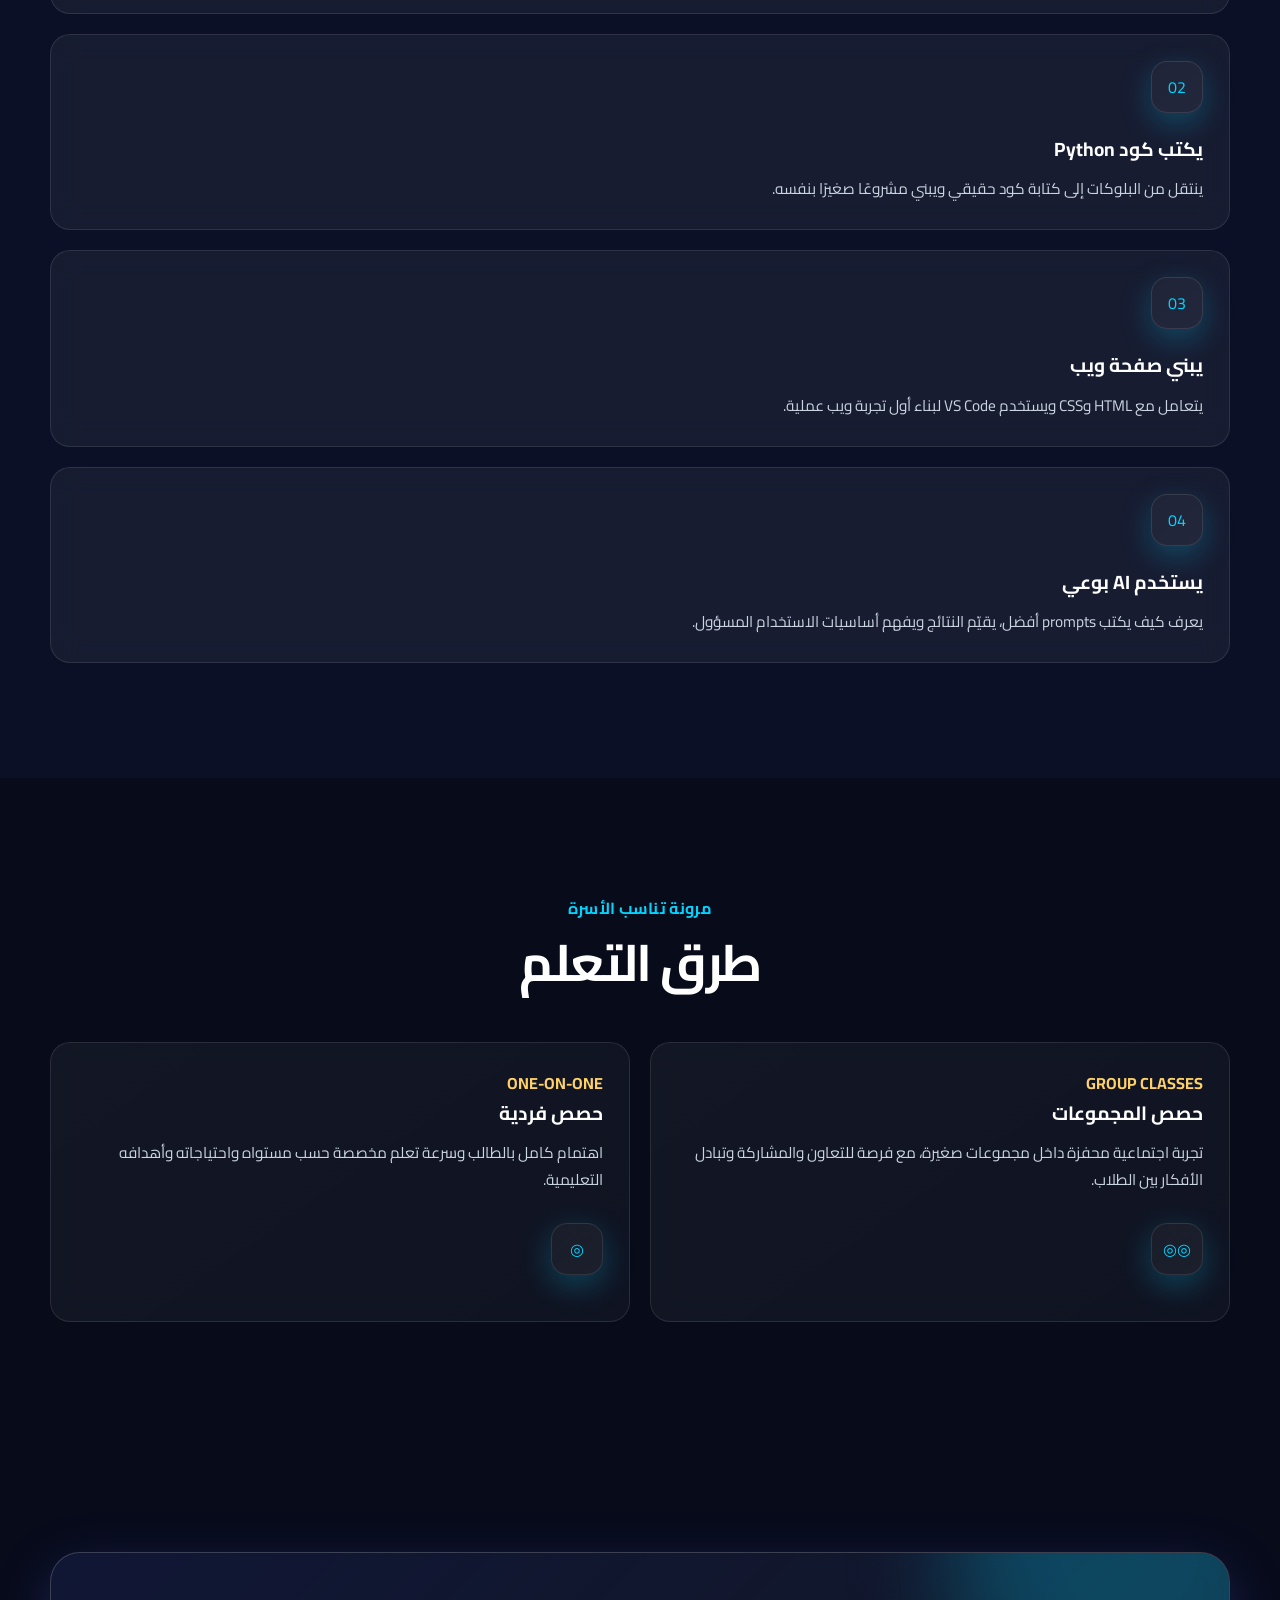
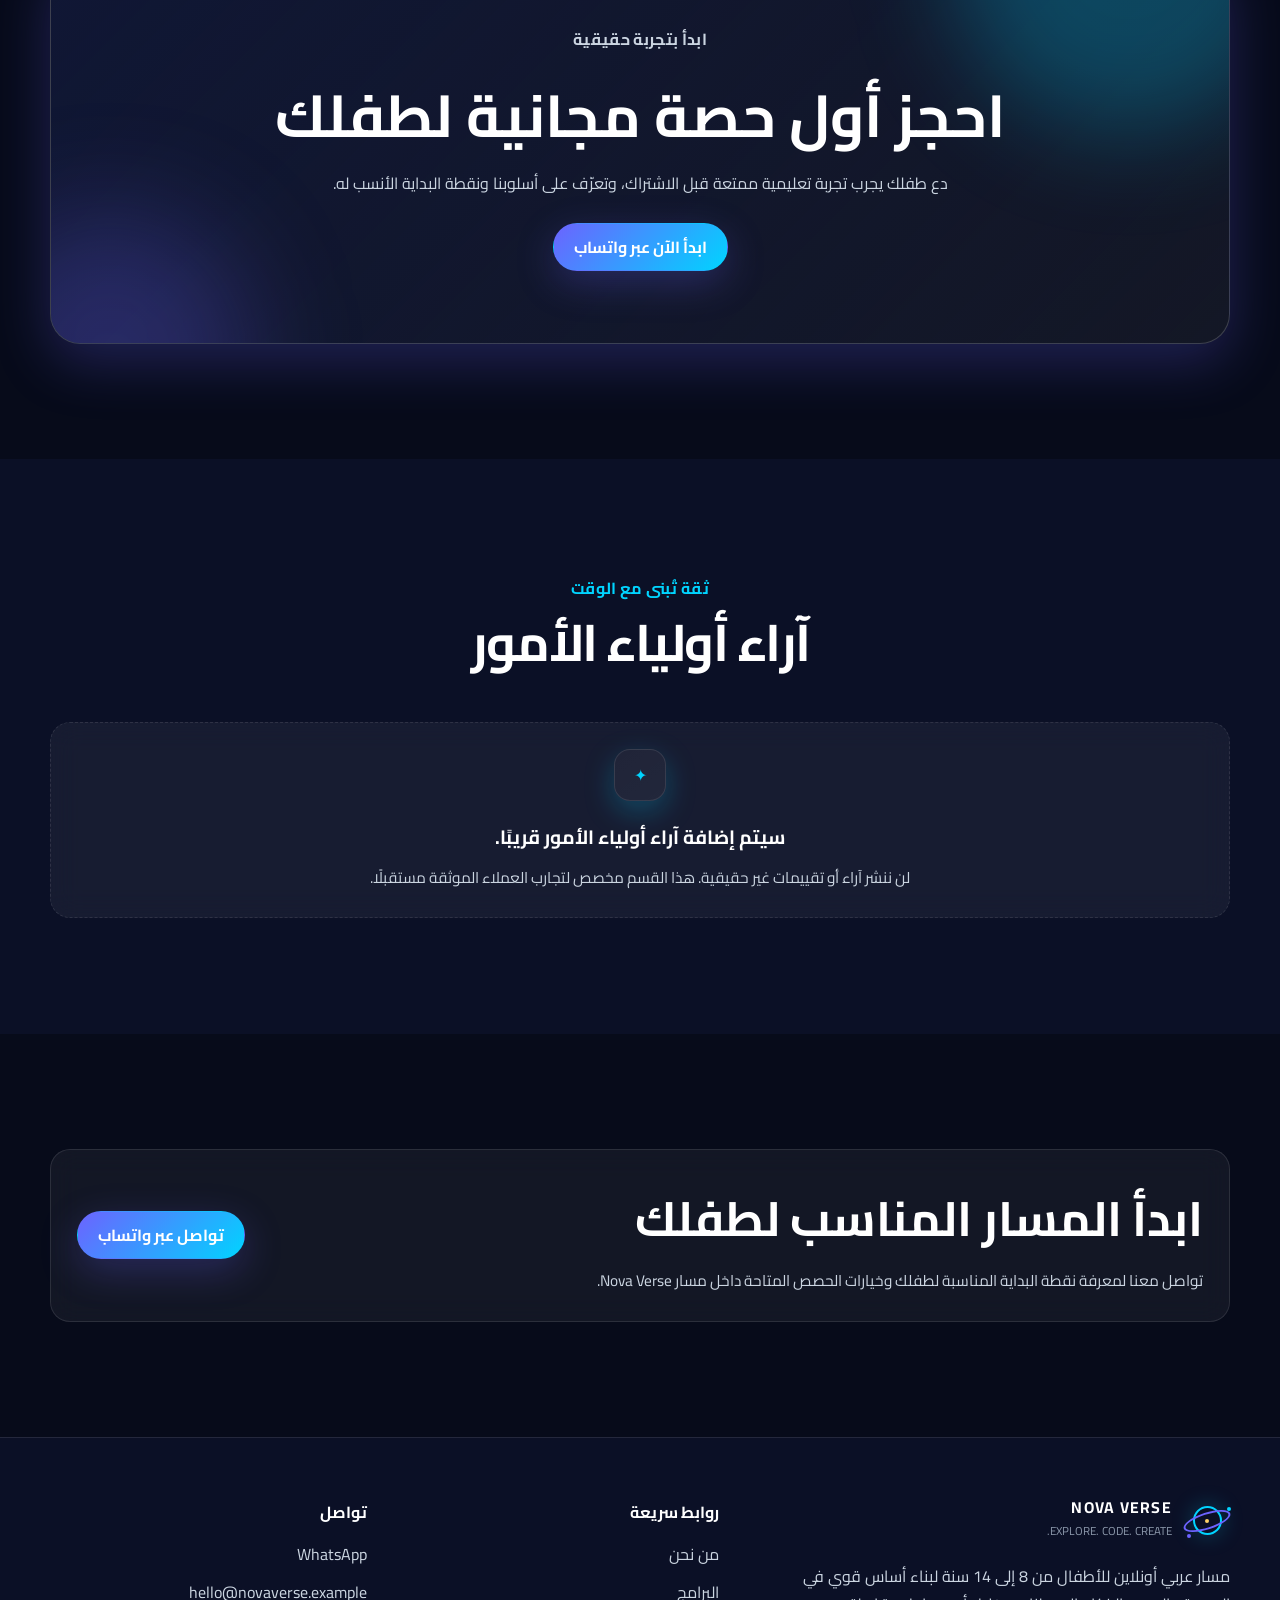
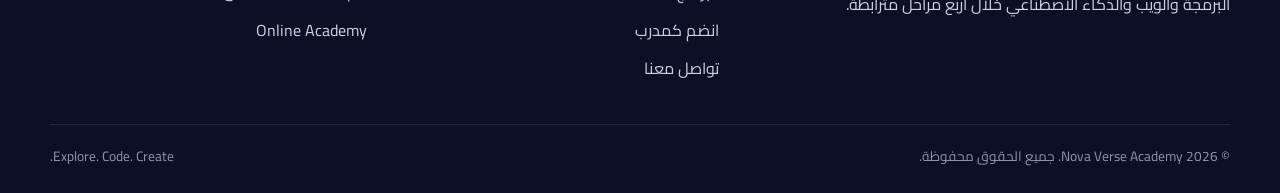
==== commit ec4030dd: "Update homepage to reflect the 4-level Nova Verse learning track" ====
--- a/index.html
+++ b/index.html
@@ -34,7 +34,7 @@
       <div class="hero-copy reveal">
         <div class="eyebrow"><span class="eyebrow-dot"></span> تجربة تعليمية أونلاين مصممة للمستقبل</div>
         <h1>مستقبل طفلك<br><span class="gradient-text">يبدأ من هنا</span></h1>
-        <p>تعلم البرمجة والذكاء الاصطناعي من خلال حصص أونلاين تفاعلية مصممة للأطفال، بخطوات واضحة ومشاريع تجعل المعرفة مهارة حقيقية.</p>
+        <p>مسار تعليمي متكامل للأطفال من 8 إلى 14 سنة، يبدأ من أساسيات الكمبيوتر والبرمجة ويصل إلى بناء صفحة ويب واستخدام أدوات الذكاء الاصطناعي بثقة.</p>
         <div class="hero-actions">
           <a class="btn btn-primary" href="#trial">احجز الحصة المجانية <span aria-hidden="true">←</span></a>
           <a class="btn btn-secondary" data-whatsapp href="#trial">تواصل عبر واتساب</a>
@@ -58,10 +58,10 @@
 
   <div class="stats-strip">
     <div class="container stats">
-      <div class="stat"><strong>Live</strong><span>حصص مباشرة وتفاعلية</span></div>
-      <div class="stat"><strong>Arabic</strong><span>شرح عربي واضح</span></div>
-      <div class="stat"><strong>Projects</strong><span>تعلم قائم على المشاريع</span></div>
-      <div class="stat"><strong>Online</strong><span>من أي مكان</span></div>
+      <div class="stat"><strong>8–14</strong><span>سنوات</span></div>
+      <div class="stat"><strong>48</strong><span>حصة خلال المسار الكامل</span></div>
+      <div class="stat"><strong>4 Levels</strong><span>مسار تدريجي لمدة عام</span></div>
+      <div class="stat"><strong>Projects</strong><span>مشروع في كل مستوى</span></div>
     </div>
   </div>
 
@@ -72,7 +72,7 @@
         <article class="glass-card reveal"><div class="icon-box">✦</div><h3>تعليم تفاعلي</h3><p>الطفل يشارك، يجرّب، يسأل ويكتب الكود بنفسه بدل الاعتماد على المشاهدة فقط.</p></article>
         <article class="glass-card reveal"><div class="icon-box">◎</div><h3>مدربون متخصصون</h3><p>مدربون لديهم خلفية تقنية ويقدمون المفاهيم بطريقة مناسبة لعمر الطفل ومستواه.</p></article>
         <article class="glass-card reveal"><div class="icon-box">◌</div><h3>مجموعات صغيرة</h3><p>عدد محدود يساعد المدرب على المتابعة ويحافظ على مساحة كافية للمشاركة والأسئلة.</p></article>
-        <article class="glass-card reveal"><div class="icon-box">↗</div><h3>متابعة مستمرة</h3><p>رحلة واضحة ومستوى يتطور تدريجيًا مع واجبات وتطبيقات تساعد على تثبيت التعلم.</p></article>
+        <article class="glass-card reveal"><div class="icon-box">↗</div><h3>متابعة مستمرة</h3><p>متابعة أسبوعية من خلال واجبات وتطبيقات عملية، مع تسجيلات للحصص تساعد الطالب على المراجعة.</p></article>
         <article class="glass-card reveal"><div class="icon-box">⌘</div><h3>تعلم بالمشاريع</h3><p>كل مرحلة تنتهي بنتيجة ملموسة تجعل الطفل يرى ما صنعه ويشعر بالتقدم الحقيقي.</p></article>
         <article class="glass-card reveal"><div class="icon-box">✓</div><h3>حصة مجانية للتجربة</h3><p>اختبر أسلوبنا قبل الاشتراك وتعرّف على مستوى طفلك والبرنامج المناسب له.</p></article>
       </div>
@@ -81,11 +81,12 @@
 
   <section class="section alt" id="courses">
     <div class="container">
-      <div class="section-head reveal"><p class="section-kicker">برامج تناسب مراحل مختلفة</p><h2 class="section-title">برامجنا التعليمية</h2><p class="section-copy">نبدأ من التفكير المنطقي ثم ننتقل تدريجيًا إلى كتابة الكود وفهم تقنيات الذكاء الاصطناعي.</p></div>
-      <div class="card-grid three">
-        <article class="glass-card course-card reveal"><div class="course-meta"><span class="course-symbol">S</span><span class="age-badge">6–10 سنوات</span></div><h3>Scratch</h3><p>تعلم أساسيات البرمجة والمنطق بطريقة ممتعة وتفاعلية.</p><a class="btn btn-secondary btn-small" data-whatsapp href="#trial">اسأل عن البرنامج</a></article>
-        <article class="glass-card course-card reveal"><div class="course-meta"><span class="course-symbol">Py</span><span class="age-badge">10–16 سنة</span></div><h3>Python</h3><p>تعلم البرمجة الحقيقية وبناء المشاريع خطوة بخطوة.</p><a class="btn btn-secondary btn-small" data-whatsapp href="#trial">اسأل عن البرنامج</a></article>
-        <article class="glass-card course-card reveal"><div class="course-meta"><span class="course-symbol">AI</span><span class="age-badge">12–18 سنة</span></div><h3>Artificial Intelligence</h3><p>مقدمة في الذكاء الاصطناعي وتطبيقاته المناسبة للأطفال.</p><a class="btn btn-secondary btn-small" data-whatsapp href="#trial">اسأل عن البرنامج</a></article>
+      <div class="section-head reveal"><p class="section-kicker">مسار واحد • أربع مراحل • سنة من التطور</p><h2 class="section-title">رحلة Nova Verse التعليمية</h2><p class="section-copy">المسار مصمم للأطفال من 8 إلى 14 سنة ويبدأ من الصفر. كل مستوى يتكون من 12 حصة أسبوعية، مع تطبيقات وواجبات ومشروع نهائي داخل المستوى.</p></div>
+      <div class="card-grid four">
+        <article class="glass-card course-card reveal"><div class="course-meta"><span class="course-symbol">01</span><span class="age-badge">12 حصة</span></div><h3>Computer Basics + Scratch</h3><p>أساسيات استخدام الكمبيوتر والتفكير البرمجي والخوارزميات من خلال Scratch وPictoBlox، حتى لو كانت هذه أول تجربة للطفل مع الكمبيوتر.</p><a class="btn btn-secondary btn-small" data-whatsapp href="#trial">اعرف تفاصيل المسار</a></article>
+        <article class="glass-card course-card reveal"><div class="course-meta"><span class="course-symbol">02</span><span class="age-badge">12 حصة</span></div><h3>Python Programming</h3><p>الانتقال من البرمجة البصرية إلى كتابة كود حقيقي باستخدام Python على بيئة أونلاين، مع بناء تطبيق صغير كمشروع نهائي.</p><a class="btn btn-secondary btn-small" data-whatsapp href="#trial">اعرف تفاصيل المسار</a></article>
+        <article class="glass-card course-card reveal"><div class="course-meta"><span class="course-symbol">03</span><span class="age-badge">12 حصة</span></div><h3>Web Development</h3><p>بناء أول صفحة ويب باستخدام HTML وCSS، والتعرف تدريجيًا على VS Code ومبادئ بسيطة من JavaScript لفهم التفاعل والمنطق.</p><a class="btn btn-secondary btn-small" data-whatsapp href="#trial">اعرف تفاصيل المسار</a></article>
+        <article class="glass-card course-card reveal"><div class="course-meta"><span class="course-symbol">04</span><span class="age-badge">12 حصة</span></div><h3>AI for Kids</h3><p>فهم الذكاء الاصطناعي وتجربة أدوات النصوص والصور والتصنيف وكتابة الـprompts، مع التركيز على الاستخدام المسؤول والأخلاقي.</p><a class="btn btn-secondary btn-small" data-whatsapp href="#trial">اعرف تفاصيل المسار</a></article>
       </div>
     </div>
   </section>
@@ -96,13 +97,25 @@
       <div class="timeline">
         <div class="step reveal"><div class="step-num">01</div><h3>احجز حصة مجانية</h3><p>تواصل معنا واخبرنا بعمر طفلك وخبرته السابقة.</p></div>
         <div class="step reveal"><div class="step-num">02</div><h3>تعرف على المدرب</h3><p>يبدأ الطفل بجلسة تفاعلية تساعدنا على فهم مستواه.</p></div>
-        <div class="step reveal"><div class="step-num">03</div><h3>ابدأ التعلم</h3><p>نرشح المسار الأنسب ونبدأ رحلة تدريجية منظمة.</p></div>
-        <div class="step reveal"><div class="step-num">04</div><h3>اكتسب مهارات حقيقية</h3><p>يتعلم الطفل بالممارسة وينفذ مشاريع تظهر تقدمه.</p></div>
+        <div class="step reveal"><div class="step-num">03</div><h3>ابدأ التعلم</h3><p>نحدد نقطة البداية ونبدأ رحلة تدريجية منظمة داخل المسار.</p></div>
+        <div class="step reveal"><div class="step-num">04</div><h3>اكتسب مهارات حقيقية</h3><p>يتعلم الطفل بالممارسة وينفذ مشروعًا في كل مستوى يظهر تقدمه.</p></div>
       </div>
     </div>
   </section>
 
   <section class="section alt">
+    <div class="container">
+      <div class="section-head reveal"><p class="section-kicker">نتيجة واضحة يمكن للطفل أن يراها</p><h2 class="section-title">ماذا يحقق طفلك خلال المسار؟</h2><p class="section-copy">لا نركز على حفظ الأوامر، بل على أن ينتهي كل مستوى بشيء يستطيع الطالب شرحه وعرضه وبناؤه بنفسه.</p></div>
+      <div class="card-grid four">
+        <article class="glass-card reveal"><div class="icon-box">01</div><h3>يفكر كمبرمج</h3><p>يفهم التسلسل والمنطق والخوارزميات ويقسم المشكلة إلى خطوات أبسط.</p></article>
+        <article class="glass-card reveal"><div class="icon-box">02</div><h3>يكتب كود Python</h3><p>ينتقل من البلوكات إلى كتابة كود حقيقي ويبني مشروعًا صغيرًا بنفسه.</p></article>
+        <article class="glass-card reveal"><div class="icon-box">03</div><h3>يبني صفحة ويب</h3><p>يتعامل مع HTML وCSS ويستخدم VS Code لبناء أول تجربة ويب عملية.</p></article>
+        <article class="glass-card reveal"><div class="icon-box">04</div><h3>يستخدم AI بوعي</h3><p>يعرف كيف يكتب prompts أفضل، يقيّم النتائج ويفهم أساسيات الاستخدام المسؤول.</p></article>
+      </div>
+    </div>
+  </section>
+
+  <section class="section">
     <div class="container">
       <div class="section-head reveal"><p class="section-kicker">مرونة تناسب الأسرة</p><h2 class="section-title">طرق التعلم</h2></div>
       <div class="card-grid two">
@@ -113,7 +126,7 @@
   </section>
 
   <section class="section" id="trial">
-    <div class="container"><div class="cta-panel reveal"><p class="section-kicker">ابدأ بتجربة حقيقية</p><h2>احجز أول حصة مجانية لطفلك</h2><p>دع طفلك يجرب تجربة تعليمية ممتعة قبل الاشتراك، وتعرّف على أسلوبنا والبرنامج الأنسب له.</p><a class="btn btn-primary" data-whatsapp href="#">ابدأ الآن عبر واتساب</a></div></div>
+    <div class="container"><div class="cta-panel reveal"><p class="section-kicker">ابدأ بتجربة حقيقية</p><h2>احجز أول حصة مجانية لطفلك</h2><p>دع طفلك يجرب تجربة تعليمية ممتعة قبل الاشتراك، وتعرّف على أسلوبنا ونقطة البداية الأنسب له.</p><a class="btn btn-primary" data-whatsapp href="#">ابدأ الآن عبر واتساب</a></div></div>
   </section>
 
   <section class="section alt">
@@ -124,10 +137,10 @@
   </section>
 
   <section class="section">
-    <div class="container"><div class="glass-card pricing-cta reveal"><div><h2>اختر البرنامج المناسب لطفلك</h2><p>تواصل معنا لمعرفة البرامج التعليمية المناسبة لطفلك وخيارات الحصص المتاحة.</p></div><a class="btn btn-primary" data-whatsapp href="#">تواصل عبر واتساب</a></div></div>
+    <div class="container"><div class="glass-card pricing-cta reveal"><div><h2>ابدأ المسار المناسب لطفلك</h2><p>تواصل معنا لمعرفة نقطة البداية المناسبة لطفلك وخيارات الحصص المتاحة داخل مسار Nova Verse.</p></div><a class="btn btn-primary" data-whatsapp href="#">تواصل عبر واتساب</a></div></div>
   </section>
 </main>
 
-<footer class="site-footer"><div class="container"><div class="footer-grid"><div><a class="brand" href="index.html"><span class="brand-mark"><span class="planet-o"></span><span class="brand-star"></span></span><span class="brand-text"><strong>NOVA VERSE</strong><span>EXPLORE. CODE. CREATE.</span></span></a><p class="footer-copy">أكاديمية أونلاين لتعليم الأطفال مهارات البرمجة والذكاء الاصطناعي من خلال تجربة عربية احترافية وعملية.</p></div><div><h3 class="footer-title">روابط سريعة</h3><div class="footer-links"><a href="about.html">من نحن</a><a href="#courses">البرامج</a><a href="become-instructor.html">انضم كمدرب</a><a href="contact.html">تواصل معنا</a></div></div><div><h3 class="footer-title">تواصل</h3><div class="footer-links"><a data-whatsapp href="#">WhatsApp</a><span>hello@novaverse.example</span><span>Online Academy</span></div></div></div><div class="footer-bottom"><span>© <span data-year></span> Nova Verse Academy. جميع الحقوق محفوظة.</span><span>Explore. Code. Create.</span></div></div></footer>
+<footer class="site-footer"><div class="container"><div class="footer-grid"><div><a class="brand" href="index.html"><span class="brand-mark"><span class="planet-o"></span><span class="brand-star"></span></span><span class="brand-text"><strong>NOVA VERSE</strong><span>EXPLORE. CODE. CREATE.</span></span></a><p class="footer-copy">مسار عربي أونلاين للأطفال من 8 إلى 14 سنة لبناء أساس قوي في البرمجة والويب والذكاء الاصطناعي خلال أربع مراحل مترابطة.</p></div><div><h3 class="footer-title">روابط سريعة</h3><div class="footer-links"><a href="about.html">من نحن</a><a href="#courses">البرامج</a><a href="become-instructor.html">انضم كمدرب</a><a href="contact.html">تواصل معنا</a></div></div><div><h3 class="footer-title">تواصل</h3><div class="footer-links"><a data-whatsapp href="#">WhatsApp</a><span>hello@novaverse.example</span><span>Online Academy</span></div></div></div><div class="footer-bottom"><span>© <span data-year></span> Nova Verse Academy. جميع الحقوق محفوظة.</span><span>Explore. Code. Create.</span></div></div></footer>
 <script src="js/main.js" defer></script>
 </body></html>
